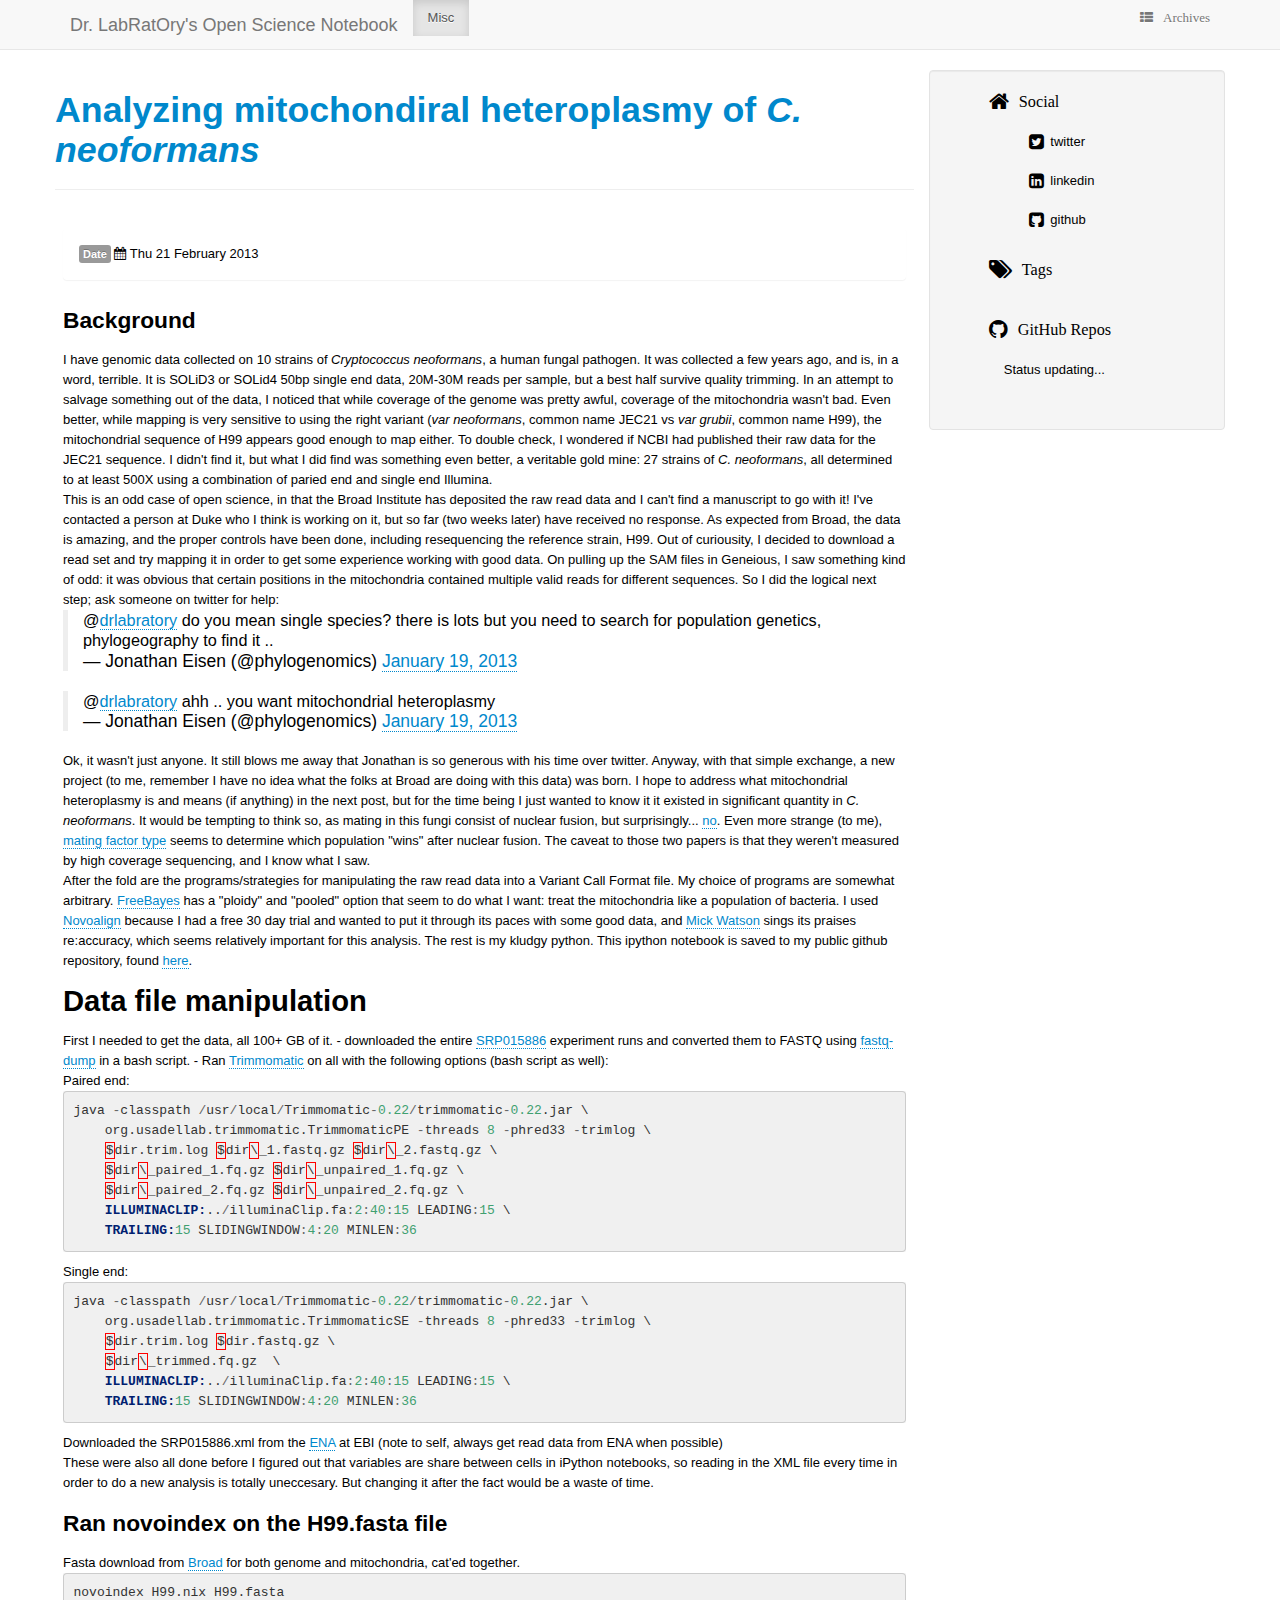
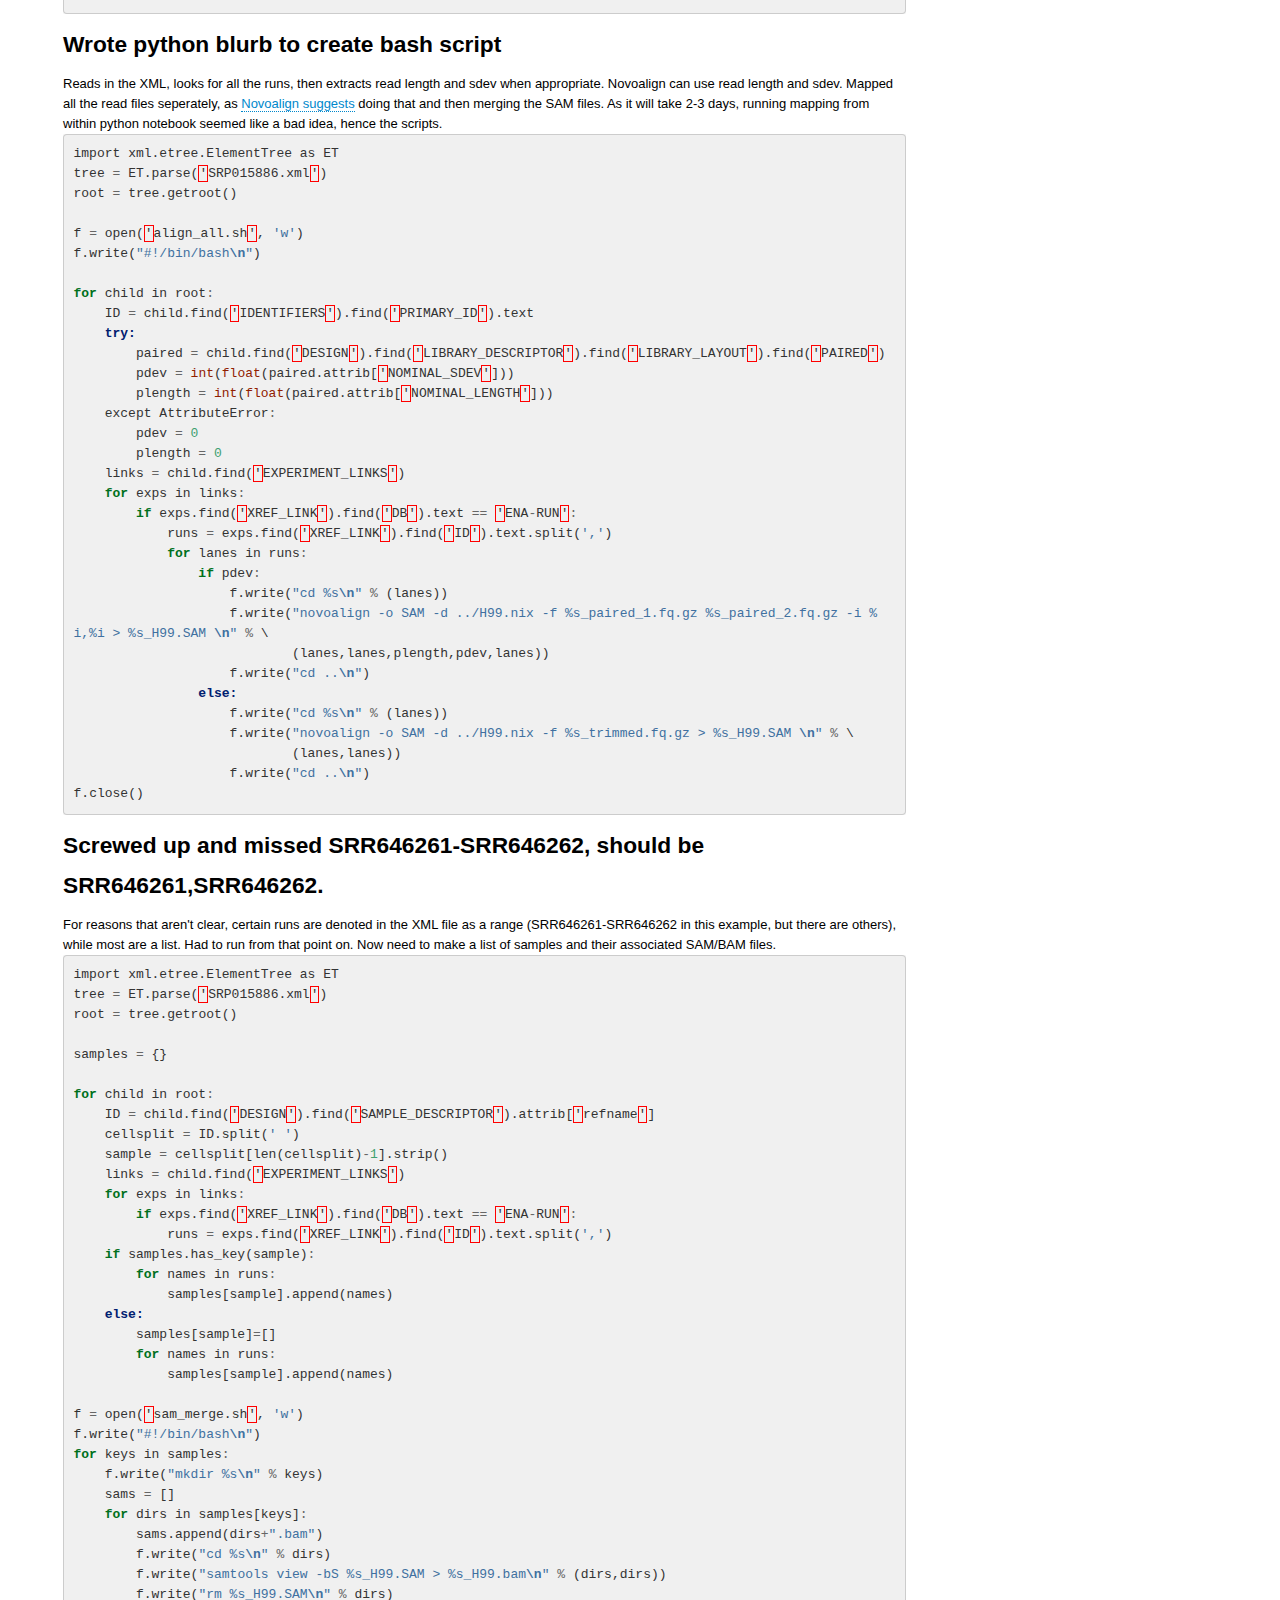
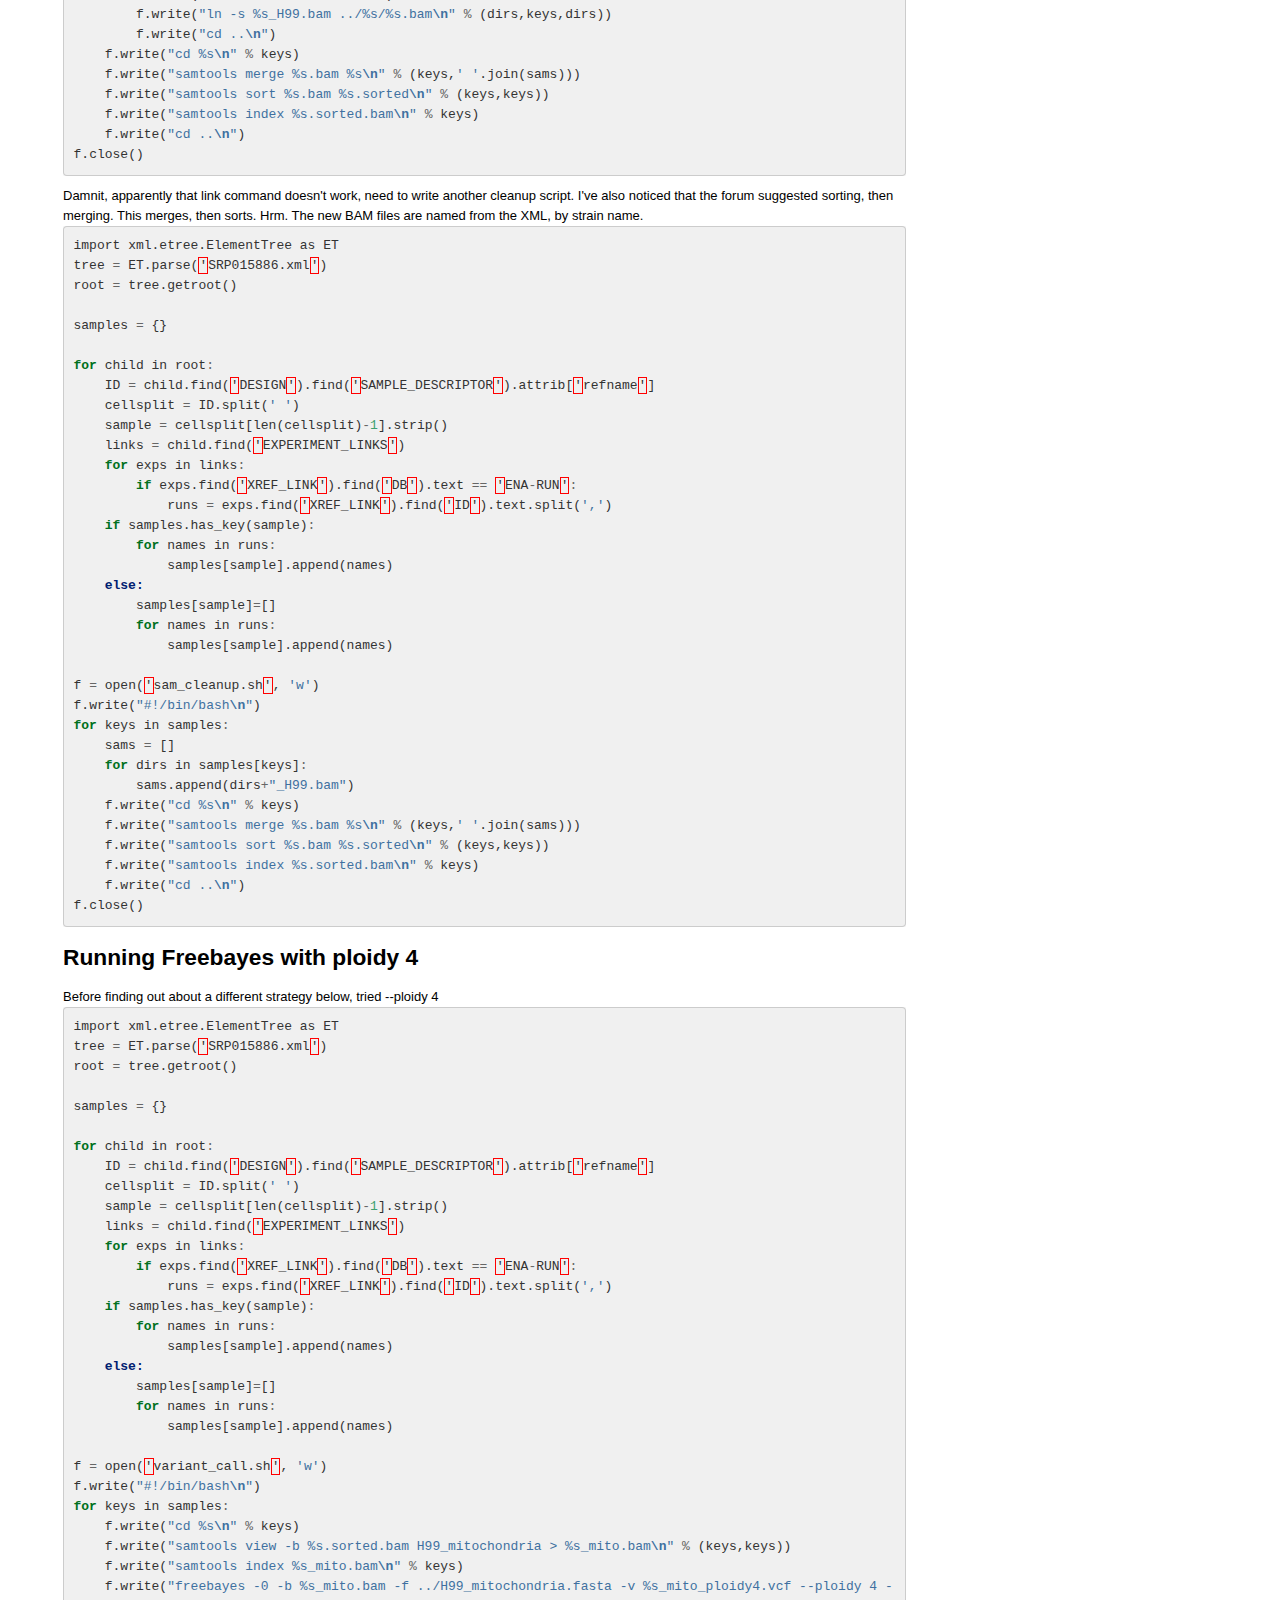
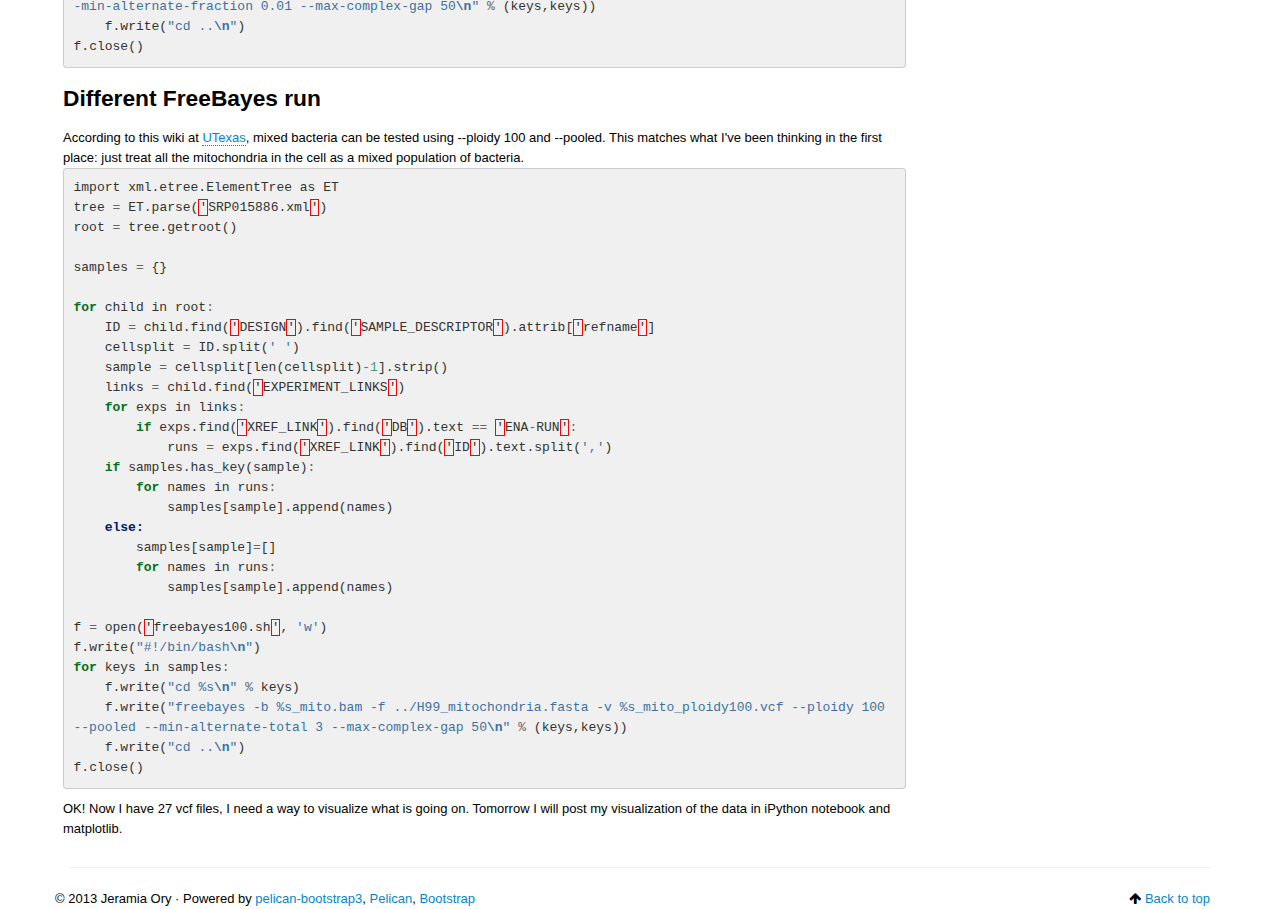
==== analyzing-mito-hetero-2.html @ f6f9535b "trying just in markdown" ====
<!DOCTYPE html>
<html xmlns="http://www.w3.org/1999/xhtml"
      xmlns:og="http://ogp.me/ns#"
      xmlns:fb="https://www.facebook.com/2008/fbml">
<head>
    <title>Analyzing mitochondiral heteroplasmy of C. neoformans - Dr. LabRatOry's Open Science Notebook</title>
    <!-- Using the latest rendering mode for IE -->
    <meta http-equiv="X-UA-Compatible" content="IE=edge">
    <meta charset="utf-8">
    <meta name="viewport" content="width=device-width, initial-scale=1.0">
    

    <!-- Open Graph tags -->
        <meta property="og:site_name" content="Dr. LabRatOry's Open Science Notebook" />
            <meta property="og:type" content="article"/>
            <meta property="og:title" content="Analyzing mitochondiral heteroplasmy of C. neoformans"/>
            <meta property="og:url" content="http://drlabratory.github.io/analyzing-mito-hetero-2.html"/>
            <meta property="og:description" content="Background I have genomic data collected on 10 strains of Cryptococcus neoformans, a human fungal pathogen. It was collected a few years ago, and is, in a word, terrible. It is SOLiD3 or SOLid4 50bp single end data, 20M-30M reads per sample, but a best half survive quality trimming. In an attempt to salvage something out of the data, I noticed that while coverage of the genome was pretty awful, coverage of the mitochondria wasn&#39;t bad. Even better, while mapping is very sensitive to using the right variant (var neoformans, common name JEC21 vs var grubii, common name H99 ..."/>
            <meta property="article:published_time" content="2013-02-21" />
                <meta property="article:section" content="misc" />
                <meta property="article:author" content="Jeramia Ory" />

    <!-- Bootstrap -->
        <link rel="stylesheet" href="http://drlabratory.github.io/theme/css/bootstrap.min.css" type="text/css"/>

    <link href="http://drlabratory.github.io/theme/css/font-awesome.min.css" rel="stylesheet">

    <link href="http://drlabratory.github.io/theme/css/pygments/friendly.css" rel="stylesheet">
    <link rel="stylesheet" href="http://drlabratory.github.io/theme/css/style.css" type="text/css"/>


</head>
<body>

<div class="navbar navbar-default navbar-fixed-top" role="navigation">
    <div class="container">
        <div class="navbar-header">
            <button type="button" class="navbar-toggle" data-toggle="collapse" data-target=".navbar-ex1-collapse">
                <span class="sr-only">Toggle navigation</span>
                <span class="icon-bar"></span>
                <span class="icon-bar"></span>
                <span class="icon-bar"></span>
            </button>
            <a href="http://drlabratory.github.io/" class="navbar-brand">
Dr. LabRatOry's Open Science Notebook            </a>
        </div>
        <div class="collapse navbar-collapse navbar-ex1-collapse">
            <ul class="nav navbar-nav">
                        <li class="active">
                            <a href="http://drlabratory.github.io/category/misc.html">Misc</a>
                        </li>
            </ul>
            <ul class="nav navbar-nav navbar-right">
                <li><a href="http://drlabratory.github.io/archives.html"><i class="fa fa-th-list"></i><span class="icon-label">Archives</span></a></li>
            </ul>
        </div>
        <!-- /.navbar-collapse -->
    </div>
</div> <!-- /.navbar -->

<div class="container">
    <div class="row">
        <div class="col-sm-9">

    <section id="content">
        <article>
            <header class="page-header">
                <h1>
                    <a href="http://drlabratory.github.io/analyzing-mito-hetero-2.html"
                       rel="bookmark"
                       title="Permalink to Analyzing mitochondiral heteroplasmy of C. neoformans">
                        Analyzing mitochondiral heteroplasmy of <i>C. neoformans</i>
                    </a>
                </h1>
            </header>
            <div class="entry-content">
                <div class="panel">
                    <div class="panel-body">
<footer class="post-info">
    <span class="label label-default">Date</span>
    <span class="published">
        <i class="fa fa-calendar"></i><time datetime="2013-02-21T16:00:00"> Thu 21 February 2013</time>
    </span>



    
</footer><!-- /.post-info -->                    </div>
                </div>
                <h3>Background</h3>
<p>I have genomic data collected on 10 strains of <em>Cryptococcus neoformans</em>, a
human fungal pathogen. It was collected a few years ago, and is, in a word,
terrible. It is SOLiD3 or SOLid4 50bp single end data, 20M-30M reads per sample,
but a best half survive quality trimming. In an attempt to salvage something out
of the data, I noticed that while coverage of the genome was pretty awful,
coverage of the mitochondria wasn't bad. Even better, while mapping is very
sensitive to using the right variant (<em>var neoformans</em>, common name JEC21 vs
<em>var grubii</em>, common name H99), the mitochondrial sequence of H99 appears good
enough to map either. To double check, I wondered if NCBI had published their
raw data for the JEC21 sequence. I didn't find it, but what I did find was
something even better, a veritable gold mine: 27 strains of <em>C. neoformans</em>, all
determined to at least 500X using a combination of paried end and single end
Illumina.</p>
<p>This is an odd case of open science, in that the Broad Institute has deposited
the raw read data and I can't find a manuscript to go with it! I've contacted a
person at Duke who I think is working on it, but so far (two weeks later) have
received no response. As expected from Broad, the data is amazing, and the
proper controls have been done, including resequencing the reference strain,
H99. Out of curiousity, I decided to download a read set and try mapping it in
order to get some experience working with good data.  On pulling up the SAM
files in Geneious, I saw something kind of odd: it was obvious that certain
positions in the mitochondria contained multiple valid reads for different
sequences.  So I did the logical next step; ask someone on twitter for help:</p>
<blockquote class="twitter-tweet"><p>@<a
href="https://twitter.com/drlabratory">drlabratory</a> do you mean single
species? there is lots but you need to search for population genetics,
phylogeography to find it ..</p>&mdash; Jonathan Eisen (@phylogenomics) <a
href="https://twitter.com/phylogenomics/status/292669195919958016">January 19,
2013</a></blockquote>

<blockquote class="twitter-tweet"><p>@<a
href="https://twitter.com/drlabratory">drlabratory</a> ahh .. you want
mitochondrial heteroplasmy</p>&mdash; Jonathan Eisen (@phylogenomics) <a
href="https://twitter.com/phylogenomics/status/292677187583234048">January 19,
2013</a></blockquote>

<script async src="//platform.twitter.com/widgets.js" charset="utf-8"></script>

<p>Ok, it wasn't just anyone. It still blows me away that Jonathan is so generous
with his time over twitter.  Anyway, with that simple exchange, a new project
(to me, remember I have no idea what the folks at Broad are doing with this
data) was born. I hope to address what mitochondrial heteroplasmy is and means
(if anything) in the next post, but for the time being I just wanted to know it
it existed in significant quantity in <em>C. neoformans</em>. It would be tempting to
think so, as mating in this fungi consist of nuclear fusion, but surprisingly...
<a href="http://www.ncbi.nlm.nih.gov/pubmed/10688697">no</a>. Even more strange (to me),
<a href="http://www.ncbi.nlm.nih.gov/pmc/articles/PMC3385124/">mating factor type</a> seems
to determine which population "wins" after nuclear fusion. The caveat to those
two papers is that they weren't measured by high coverage sequencing, and I know
what I saw.</p>
<p>After the fold are the programs/strategies for manipulating the raw read data
into a Variant Call Format file. My choice of programs are somewhat arbitrary.
<a href="https://github.com/ekg/freebayes">FreeBayes</a> has a "ploidy" and "pooled" option
that seem to do what I want: treat the mitochondria like a population of
bacteria. I used <a href="http://www.novocraft.com/main/index.php">Novoalign</a> because I
had a free 30 day trial and wanted to put it through its paces with some good
data, and <a href="https://twitter.com/BioMickWatson">Mick Watson</a> sings its praises
re:accuracy, which seems relatively important for this analysis. The rest is my
kludgy python. This ipython notebook is saved to my public github repository,
found <a href="https://github.com/drlabratory/Research_Git/tree/master/sequence_an
alysis">here</a>.</p>
<h2>Data file manipulation</h2>
<p>First I needed to get the data, all 100+ GB of it.
- downloaded the entire
<a href="http://www.ncbi.nlm.nih.gov/sra/?term=SRP015886">SRP015886</a> experiment runs and
converted them to FASTQ using <a href="http://www.ncbi.nlm.nih.gov/Traces/sra/?view=software">fastq-
dump</a> in a bash script.
- Ran <a href="http://www.usadellab.org/cms/index.php?page=trimmomatic">Trimmomatic</a> on
all with the following options (bash script as well):</p>
<p>Paired end:</p>
<div class="highlight"><pre><span class="n">java</span> <span class="o">-</span><span class="n">classpath</span> <span class="o">/</span><span class="n">usr</span><span class="o">/</span><span class="n">local</span><span class="o">/</span><span class="n">Trimmomatic</span><span class="o">-</span><span class="mf">0.22</span><span class="o">/</span><span class="n">trimmomatic</span><span class="o">-</span><span class="mf">0.22</span><span class="p">.</span><span class="n">jar</span> \
    <span class="n">org</span><span class="p">.</span><span class="n">usadellab</span><span class="p">.</span><span class="n">trimmomatic</span><span class="p">.</span><span class="n">TrimmomaticPE</span> <span class="o">-</span><span class="n">threads</span> <span class="mi">8</span> <span class="o">-</span><span class="n">phred33</span> <span class="o">-</span><span class="n">trimlog</span> \
    <span class="err">$</span><span class="n">dir</span><span class="p">.</span><span class="n">trim</span><span class="p">.</span><span class="n">log</span> <span class="err">$</span><span class="n">dir</span><span class="err">\</span><span class="n">_1</span><span class="p">.</span><span class="n">fastq</span><span class="p">.</span><span class="n">gz</span> <span class="err">$</span><span class="n">dir</span><span class="err">\</span><span class="n">_2</span><span class="p">.</span><span class="n">fastq</span><span class="p">.</span><span class="n">gz</span> \
    <span class="err">$</span><span class="n">dir</span><span class="err">\</span><span class="n">_paired_1</span><span class="p">.</span><span class="n">fq</span><span class="p">.</span><span class="n">gz</span> <span class="err">$</span><span class="n">dir</span><span class="err">\</span><span class="n">_unpaired_1</span><span class="p">.</span><span class="n">fq</span><span class="p">.</span><span class="n">gz</span> \
    <span class="err">$</span><span class="n">dir</span><span class="err">\</span><span class="n">_paired_2</span><span class="p">.</span><span class="n">fq</span><span class="p">.</span><span class="n">gz</span> <span class="err">$</span><span class="n">dir</span><span class="err">\</span><span class="n">_unpaired_2</span><span class="p">.</span><span class="n">fq</span><span class="p">.</span><span class="n">gz</span> \
    <span class="nl">ILLUMINACLIP:</span><span class="p">..</span><span class="o">/</span><span class="n">illuminaClip</span><span class="p">.</span><span class="n">fa</span><span class="o">:</span><span class="mi">2</span><span class="o">:</span><span class="mi">40</span><span class="o">:</span><span class="mi">15</span> <span class="n">LEADING</span><span class="o">:</span><span class="mi">15</span> \
    <span class="nl">TRAILING:</span><span class="mi">15</span> <span class="n">SLIDINGWINDOW</span><span class="o">:</span><span class="mi">4</span><span class="o">:</span><span class="mi">20</span> <span class="n">MINLEN</span><span class="o">:</span><span class="mi">36</span>
</pre></div>


<p>Single end:</p>
<div class="highlight"><pre><span class="n">java</span> <span class="o">-</span><span class="n">classpath</span> <span class="o">/</span><span class="n">usr</span><span class="o">/</span><span class="n">local</span><span class="o">/</span><span class="n">Trimmomatic</span><span class="o">-</span><span class="mf">0.22</span><span class="o">/</span><span class="n">trimmomatic</span><span class="o">-</span><span class="mf">0.22</span><span class="p">.</span><span class="n">jar</span> \
    <span class="n">org</span><span class="p">.</span><span class="n">usadellab</span><span class="p">.</span><span class="n">trimmomatic</span><span class="p">.</span><span class="n">TrimmomaticSE</span> <span class="o">-</span><span class="n">threads</span> <span class="mi">8</span> <span class="o">-</span><span class="n">phred33</span> <span class="o">-</span><span class="n">trimlog</span> \
    <span class="err">$</span><span class="n">dir</span><span class="p">.</span><span class="n">trim</span><span class="p">.</span><span class="n">log</span> <span class="err">$</span><span class="n">dir</span><span class="p">.</span><span class="n">fastq</span><span class="p">.</span><span class="n">gz</span> \
    <span class="err">$</span><span class="n">dir</span><span class="err">\</span><span class="n">_trimmed</span><span class="p">.</span><span class="n">fq</span><span class="p">.</span><span class="n">gz</span>  \
    <span class="nl">ILLUMINACLIP:</span><span class="p">..</span><span class="o">/</span><span class="n">illuminaClip</span><span class="p">.</span><span class="n">fa</span><span class="o">:</span><span class="mi">2</span><span class="o">:</span><span class="mi">40</span><span class="o">:</span><span class="mi">15</span> <span class="n">LEADING</span><span class="o">:</span><span class="mi">15</span> \
    <span class="nl">TRAILING:</span><span class="mi">15</span> <span class="n">SLIDINGWINDOW</span><span class="o">:</span><span class="mi">4</span><span class="o">:</span><span class="mi">20</span> <span class="n">MINLEN</span><span class="o">:</span><span class="mi">36</span>
</pre></div>


<p>Downloaded the SRP015886.xml from the
<a href="http://www.ebi.ac.uk/ena/data/view/SRP015886">ENA</a> at EBI (note to self, always
get read data from ENA when possible)</p>
<p>These were also all done before I figured out that variables are share between
cells in iPython notebooks, so reading in the XML file every time in order to do
a new analysis is totally uneccesary. But changing it after the fact would be a
waste of time.</p>
<h3>Ran novoindex on the H99.fasta file</h3>
<p>Fasta download from <a href="http://www.broadinstitute.org/annotation/genome/cryp
tococcus_neoformans/MultiHome.html">Broad</a> for both genome and mitochondria, cat'ed
together.</p>
<div class="highlight"><pre><span class="n">novoindex</span> <span class="n">H99</span><span class="p">.</span><span class="n">nix</span> <span class="n">H99</span><span class="p">.</span><span class="n">fasta</span>
</pre></div>


<h3>Wrote python blurb to create bash script</h3>
<p>Reads in the XML, looks for all the runs, then extracts read length and sdev
when appropriate. Novoalign can use read length and sdev. Mapped all the read
files seperately, as <a href="http://www.novocraft.com/wiki/tiki-
view_forum_thread.php?topics_offset=1&amp;forumId=1&amp;comments_parentId=535">Novoalign suggests</a> doing
that and then merging the SAM files.
As it will take 2-3 days, running mapping from within python notebook seemed
like a bad idea, hence the scripts.</p>
<div class="highlight"><pre><span class="n">import</span> <span class="n">xml</span><span class="p">.</span><span class="n">etree</span><span class="p">.</span><span class="n">ElementTree</span> <span class="n">as</span> <span class="n">ET</span>
<span class="n">tree</span> <span class="o">=</span> <span class="n">ET</span><span class="p">.</span><span class="n">parse</span><span class="p">(</span><span class="err">&#39;</span><span class="n">SRP015886</span><span class="p">.</span><span class="n">xml</span><span class="err">&#39;</span><span class="p">)</span>
<span class="n">root</span> <span class="o">=</span> <span class="n">tree</span><span class="p">.</span><span class="n">getroot</span><span class="p">()</span>

<span class="n">f</span> <span class="o">=</span> <span class="n">open</span><span class="p">(</span><span class="err">&#39;</span><span class="n">align_all</span><span class="p">.</span><span class="n">sh</span><span class="err">&#39;</span><span class="p">,</span> <span class="sc">&#39;w&#39;</span><span class="p">)</span>
<span class="n">f</span><span class="p">.</span><span class="n">write</span><span class="p">(</span><span class="s">&quot;#!/bin/bash</span><span class="se">\n</span><span class="s">&quot;</span><span class="p">)</span>

<span class="k">for</span> <span class="n">child</span> <span class="n">in</span> <span class="n">root</span><span class="o">:</span>
    <span class="n">ID</span> <span class="o">=</span> <span class="n">child</span><span class="p">.</span><span class="n">find</span><span class="p">(</span><span class="err">&#39;</span><span class="n">IDENTIFIERS</span><span class="err">&#39;</span><span class="p">).</span><span class="n">find</span><span class="p">(</span><span class="err">&#39;</span><span class="n">PRIMARY_ID</span><span class="err">&#39;</span><span class="p">).</span><span class="n">text</span>
    <span class="nl">try:</span>
        <span class="n">paired</span> <span class="o">=</span> <span class="n">child</span><span class="p">.</span><span class="n">find</span><span class="p">(</span><span class="err">&#39;</span><span class="n">DESIGN</span><span class="err">&#39;</span><span class="p">).</span><span class="n">find</span><span class="p">(</span><span class="err">&#39;</span><span class="n">LIBRARY_DESCRIPTOR</span><span class="err">&#39;</span><span class="p">).</span><span class="n">find</span><span class="p">(</span><span class="err">&#39;</span><span class="n">LIBRARY_LAYOUT</span><span class="err">&#39;</span><span class="p">).</span><span class="n">find</span><span class="p">(</span><span class="err">&#39;</span><span class="n">PAIRED</span><span class="err">&#39;</span><span class="p">)</span>
        <span class="n">pdev</span> <span class="o">=</span> <span class="kt">int</span><span class="p">(</span><span class="kt">float</span><span class="p">(</span><span class="n">paired</span><span class="p">.</span><span class="n">attrib</span><span class="p">[</span><span class="err">&#39;</span><span class="n">NOMINAL_SDEV</span><span class="err">&#39;</span><span class="p">]))</span>
        <span class="n">plength</span> <span class="o">=</span> <span class="kt">int</span><span class="p">(</span><span class="kt">float</span><span class="p">(</span><span class="n">paired</span><span class="p">.</span><span class="n">attrib</span><span class="p">[</span><span class="err">&#39;</span><span class="n">NOMINAL_LENGTH</span><span class="err">&#39;</span><span class="p">]))</span>
    <span class="n">except</span> <span class="n">AttributeError</span><span class="o">:</span>
        <span class="n">pdev</span> <span class="o">=</span> <span class="mi">0</span>
        <span class="n">plength</span> <span class="o">=</span> <span class="mi">0</span>
    <span class="n">links</span> <span class="o">=</span> <span class="n">child</span><span class="p">.</span><span class="n">find</span><span class="p">(</span><span class="err">&#39;</span><span class="n">EXPERIMENT_LINKS</span><span class="err">&#39;</span><span class="p">)</span>
    <span class="k">for</span> <span class="n">exps</span> <span class="n">in</span> <span class="n">links</span><span class="o">:</span>
        <span class="k">if</span> <span class="n">exps</span><span class="p">.</span><span class="n">find</span><span class="p">(</span><span class="err">&#39;</span><span class="n">XREF_LINK</span><span class="err">&#39;</span><span class="p">).</span><span class="n">find</span><span class="p">(</span><span class="err">&#39;</span><span class="n">DB</span><span class="err">&#39;</span><span class="p">).</span><span class="n">text</span> <span class="o">==</span> <span class="err">&#39;</span><span class="n">ENA</span><span class="o">-</span><span class="n">RUN</span><span class="err">&#39;</span><span class="o">:</span>
            <span class="n">runs</span> <span class="o">=</span> <span class="n">exps</span><span class="p">.</span><span class="n">find</span><span class="p">(</span><span class="err">&#39;</span><span class="n">XREF_LINK</span><span class="err">&#39;</span><span class="p">).</span><span class="n">find</span><span class="p">(</span><span class="err">&#39;</span><span class="n">ID</span><span class="err">&#39;</span><span class="p">).</span><span class="n">text</span><span class="p">.</span><span class="n">split</span><span class="p">(</span><span class="sc">&#39;,&#39;</span><span class="p">)</span>
            <span class="k">for</span> <span class="n">lanes</span> <span class="n">in</span> <span class="n">runs</span><span class="o">:</span>
                <span class="k">if</span> <span class="n">pdev</span><span class="o">:</span>
                    <span class="n">f</span><span class="p">.</span><span class="n">write</span><span class="p">(</span><span class="s">&quot;cd %s</span><span class="se">\n</span><span class="s">&quot;</span> <span class="o">%</span> <span class="p">(</span><span class="n">lanes</span><span class="p">))</span>
                    <span class="n">f</span><span class="p">.</span><span class="n">write</span><span class="p">(</span><span class="s">&quot;novoalign -o SAM -d ../H99.nix -f %s_paired_1.fq.gz %s_paired_2.fq.gz -i %i,%i &gt; %s_H99.SAM </span><span class="se">\n</span><span class="s">&quot;</span> <span class="o">%</span> \
                            <span class="p">(</span><span class="n">lanes</span><span class="p">,</span><span class="n">lanes</span><span class="p">,</span><span class="n">plength</span><span class="p">,</span><span class="n">pdev</span><span class="p">,</span><span class="n">lanes</span><span class="p">))</span>
                    <span class="n">f</span><span class="p">.</span><span class="n">write</span><span class="p">(</span><span class="s">&quot;cd ..</span><span class="se">\n</span><span class="s">&quot;</span><span class="p">)</span>
                <span class="nl">else:</span>
                    <span class="n">f</span><span class="p">.</span><span class="n">write</span><span class="p">(</span><span class="s">&quot;cd %s</span><span class="se">\n</span><span class="s">&quot;</span> <span class="o">%</span> <span class="p">(</span><span class="n">lanes</span><span class="p">))</span>
                    <span class="n">f</span><span class="p">.</span><span class="n">write</span><span class="p">(</span><span class="s">&quot;novoalign -o SAM -d ../H99.nix -f %s_trimmed.fq.gz &gt; %s_H99.SAM </span><span class="se">\n</span><span class="s">&quot;</span> <span class="o">%</span> \
                            <span class="p">(</span><span class="n">lanes</span><span class="p">,</span><span class="n">lanes</span><span class="p">))</span>
                    <span class="n">f</span><span class="p">.</span><span class="n">write</span><span class="p">(</span><span class="s">&quot;cd ..</span><span class="se">\n</span><span class="s">&quot;</span><span class="p">)</span>
<span class="n">f</span><span class="p">.</span><span class="n">close</span><span class="p">()</span>
</pre></div>


<h3>Screwed up and missed SRR646261-SRR646262, should be SRR646261,SRR646262.</h3>
<p>For reasons that aren't clear, certain runs are denoted in the XML file as a
range (SRR646261-SRR646262 in this example, but there are others), while most
are a list.
Had to run from that point on.  Now need to make a list of samples and their
associated SAM/BAM files.</p>
<div class="highlight"><pre><span class="n">import</span> <span class="n">xml</span><span class="p">.</span><span class="n">etree</span><span class="p">.</span><span class="n">ElementTree</span> <span class="n">as</span> <span class="n">ET</span>
<span class="n">tree</span> <span class="o">=</span> <span class="n">ET</span><span class="p">.</span><span class="n">parse</span><span class="p">(</span><span class="err">&#39;</span><span class="n">SRP015886</span><span class="p">.</span><span class="n">xml</span><span class="err">&#39;</span><span class="p">)</span>
<span class="n">root</span> <span class="o">=</span> <span class="n">tree</span><span class="p">.</span><span class="n">getroot</span><span class="p">()</span>

<span class="n">samples</span> <span class="o">=</span> <span class="p">{}</span>

<span class="k">for</span> <span class="n">child</span> <span class="n">in</span> <span class="n">root</span><span class="o">:</span>
    <span class="n">ID</span> <span class="o">=</span> <span class="n">child</span><span class="p">.</span><span class="n">find</span><span class="p">(</span><span class="err">&#39;</span><span class="n">DESIGN</span><span class="err">&#39;</span><span class="p">).</span><span class="n">find</span><span class="p">(</span><span class="err">&#39;</span><span class="n">SAMPLE_DESCRIPTOR</span><span class="err">&#39;</span><span class="p">).</span><span class="n">attrib</span><span class="p">[</span><span class="err">&#39;</span><span class="n">refname</span><span class="err">&#39;</span><span class="p">]</span>
    <span class="n">cellsplit</span> <span class="o">=</span> <span class="n">ID</span><span class="p">.</span><span class="n">split</span><span class="p">(</span><span class="sc">&#39; &#39;</span><span class="p">)</span>
    <span class="n">sample</span> <span class="o">=</span> <span class="n">cellsplit</span><span class="p">[</span><span class="n">len</span><span class="p">(</span><span class="n">cellsplit</span><span class="p">)</span><span class="o">-</span><span class="mi">1</span><span class="p">].</span><span class="n">strip</span><span class="p">()</span>
    <span class="n">links</span> <span class="o">=</span> <span class="n">child</span><span class="p">.</span><span class="n">find</span><span class="p">(</span><span class="err">&#39;</span><span class="n">EXPERIMENT_LINKS</span><span class="err">&#39;</span><span class="p">)</span>
    <span class="k">for</span> <span class="n">exps</span> <span class="n">in</span> <span class="n">links</span><span class="o">:</span>
        <span class="k">if</span> <span class="n">exps</span><span class="p">.</span><span class="n">find</span><span class="p">(</span><span class="err">&#39;</span><span class="n">XREF_LINK</span><span class="err">&#39;</span><span class="p">).</span><span class="n">find</span><span class="p">(</span><span class="err">&#39;</span><span class="n">DB</span><span class="err">&#39;</span><span class="p">).</span><span class="n">text</span> <span class="o">==</span> <span class="err">&#39;</span><span class="n">ENA</span><span class="o">-</span><span class="n">RUN</span><span class="err">&#39;</span><span class="o">:</span>
            <span class="n">runs</span> <span class="o">=</span> <span class="n">exps</span><span class="p">.</span><span class="n">find</span><span class="p">(</span><span class="err">&#39;</span><span class="n">XREF_LINK</span><span class="err">&#39;</span><span class="p">).</span><span class="n">find</span><span class="p">(</span><span class="err">&#39;</span><span class="n">ID</span><span class="err">&#39;</span><span class="p">).</span><span class="n">text</span><span class="p">.</span><span class="n">split</span><span class="p">(</span><span class="sc">&#39;,&#39;</span><span class="p">)</span>
    <span class="k">if</span> <span class="n">samples</span><span class="p">.</span><span class="n">has_key</span><span class="p">(</span><span class="n">sample</span><span class="p">)</span><span class="o">:</span>
        <span class="k">for</span> <span class="n">names</span> <span class="n">in</span> <span class="n">runs</span><span class="o">:</span>
            <span class="n">samples</span><span class="p">[</span><span class="n">sample</span><span class="p">].</span><span class="n">append</span><span class="p">(</span><span class="n">names</span><span class="p">)</span>
    <span class="nl">else:</span>
        <span class="n">samples</span><span class="p">[</span><span class="n">sample</span><span class="p">]</span><span class="o">=</span><span class="p">[]</span>
        <span class="k">for</span> <span class="n">names</span> <span class="n">in</span> <span class="n">runs</span><span class="o">:</span>
            <span class="n">samples</span><span class="p">[</span><span class="n">sample</span><span class="p">].</span><span class="n">append</span><span class="p">(</span><span class="n">names</span><span class="p">)</span>

<span class="n">f</span> <span class="o">=</span> <span class="n">open</span><span class="p">(</span><span class="err">&#39;</span><span class="n">sam_merge</span><span class="p">.</span><span class="n">sh</span><span class="err">&#39;</span><span class="p">,</span> <span class="sc">&#39;w&#39;</span><span class="p">)</span>
<span class="n">f</span><span class="p">.</span><span class="n">write</span><span class="p">(</span><span class="s">&quot;#!/bin/bash</span><span class="se">\n</span><span class="s">&quot;</span><span class="p">)</span>
<span class="k">for</span> <span class="n">keys</span> <span class="n">in</span> <span class="n">samples</span><span class="o">:</span>
    <span class="n">f</span><span class="p">.</span><span class="n">write</span><span class="p">(</span><span class="s">&quot;mkdir %s</span><span class="se">\n</span><span class="s">&quot;</span> <span class="o">%</span> <span class="n">keys</span><span class="p">)</span>
    <span class="n">sams</span> <span class="o">=</span> <span class="p">[]</span>
    <span class="k">for</span> <span class="n">dirs</span> <span class="n">in</span> <span class="n">samples</span><span class="p">[</span><span class="n">keys</span><span class="p">]</span><span class="o">:</span>
        <span class="n">sams</span><span class="p">.</span><span class="n">append</span><span class="p">(</span><span class="n">dirs</span><span class="o">+</span><span class="s">&quot;.bam&quot;</span><span class="p">)</span>
        <span class="n">f</span><span class="p">.</span><span class="n">write</span><span class="p">(</span><span class="s">&quot;cd %s</span><span class="se">\n</span><span class="s">&quot;</span> <span class="o">%</span> <span class="n">dirs</span><span class="p">)</span>
        <span class="n">f</span><span class="p">.</span><span class="n">write</span><span class="p">(</span><span class="s">&quot;samtools view -bS %s_H99.SAM &gt; %s_H99.bam</span><span class="se">\n</span><span class="s">&quot;</span> <span class="o">%</span> <span class="p">(</span><span class="n">dirs</span><span class="p">,</span><span class="n">dirs</span><span class="p">))</span>
        <span class="n">f</span><span class="p">.</span><span class="n">write</span><span class="p">(</span><span class="s">&quot;rm %s_H99.SAM</span><span class="se">\n</span><span class="s">&quot;</span> <span class="o">%</span> <span class="n">dirs</span><span class="p">)</span>
        <span class="n">f</span><span class="p">.</span><span class="n">write</span><span class="p">(</span><span class="s">&quot;ln -s %s_H99.bam ../%s/%s.bam</span><span class="se">\n</span><span class="s">&quot;</span> <span class="o">%</span> <span class="p">(</span><span class="n">dirs</span><span class="p">,</span><span class="n">keys</span><span class="p">,</span><span class="n">dirs</span><span class="p">))</span>
        <span class="n">f</span><span class="p">.</span><span class="n">write</span><span class="p">(</span><span class="s">&quot;cd ..</span><span class="se">\n</span><span class="s">&quot;</span><span class="p">)</span>
    <span class="n">f</span><span class="p">.</span><span class="n">write</span><span class="p">(</span><span class="s">&quot;cd %s</span><span class="se">\n</span><span class="s">&quot;</span> <span class="o">%</span> <span class="n">keys</span><span class="p">)</span>
    <span class="n">f</span><span class="p">.</span><span class="n">write</span><span class="p">(</span><span class="s">&quot;samtools merge %s.bam %s</span><span class="se">\n</span><span class="s">&quot;</span> <span class="o">%</span> <span class="p">(</span><span class="n">keys</span><span class="p">,</span><span class="sc">&#39; &#39;</span><span class="p">.</span><span class="n">join</span><span class="p">(</span><span class="n">sams</span><span class="p">)))</span>
    <span class="n">f</span><span class="p">.</span><span class="n">write</span><span class="p">(</span><span class="s">&quot;samtools sort %s.bam %s.sorted</span><span class="se">\n</span><span class="s">&quot;</span> <span class="o">%</span> <span class="p">(</span><span class="n">keys</span><span class="p">,</span><span class="n">keys</span><span class="p">))</span>
    <span class="n">f</span><span class="p">.</span><span class="n">write</span><span class="p">(</span><span class="s">&quot;samtools index %s.sorted.bam</span><span class="se">\n</span><span class="s">&quot;</span> <span class="o">%</span> <span class="n">keys</span><span class="p">)</span>
    <span class="n">f</span><span class="p">.</span><span class="n">write</span><span class="p">(</span><span class="s">&quot;cd ..</span><span class="se">\n</span><span class="s">&quot;</span><span class="p">)</span>
<span class="n">f</span><span class="p">.</span><span class="n">close</span><span class="p">()</span>
</pre></div>


<p>Damnit, apparently that link command doesn't work, need to write another cleanup
script.
I've also noticed that the forum suggested sorting, then merging. This merges,
then sorts. Hrm.
The new BAM files are named from the XML, by strain name.</p>
<div class="highlight"><pre><span class="n">import</span> <span class="n">xml</span><span class="p">.</span><span class="n">etree</span><span class="p">.</span><span class="n">ElementTree</span> <span class="n">as</span> <span class="n">ET</span>
<span class="n">tree</span> <span class="o">=</span> <span class="n">ET</span><span class="p">.</span><span class="n">parse</span><span class="p">(</span><span class="err">&#39;</span><span class="n">SRP015886</span><span class="p">.</span><span class="n">xml</span><span class="err">&#39;</span><span class="p">)</span>
<span class="n">root</span> <span class="o">=</span> <span class="n">tree</span><span class="p">.</span><span class="n">getroot</span><span class="p">()</span>

<span class="n">samples</span> <span class="o">=</span> <span class="p">{}</span>

<span class="k">for</span> <span class="n">child</span> <span class="n">in</span> <span class="n">root</span><span class="o">:</span>
    <span class="n">ID</span> <span class="o">=</span> <span class="n">child</span><span class="p">.</span><span class="n">find</span><span class="p">(</span><span class="err">&#39;</span><span class="n">DESIGN</span><span class="err">&#39;</span><span class="p">).</span><span class="n">find</span><span class="p">(</span><span class="err">&#39;</span><span class="n">SAMPLE_DESCRIPTOR</span><span class="err">&#39;</span><span class="p">).</span><span class="n">attrib</span><span class="p">[</span><span class="err">&#39;</span><span class="n">refname</span><span class="err">&#39;</span><span class="p">]</span>
    <span class="n">cellsplit</span> <span class="o">=</span> <span class="n">ID</span><span class="p">.</span><span class="n">split</span><span class="p">(</span><span class="sc">&#39; &#39;</span><span class="p">)</span>
    <span class="n">sample</span> <span class="o">=</span> <span class="n">cellsplit</span><span class="p">[</span><span class="n">len</span><span class="p">(</span><span class="n">cellsplit</span><span class="p">)</span><span class="o">-</span><span class="mi">1</span><span class="p">].</span><span class="n">strip</span><span class="p">()</span>
    <span class="n">links</span> <span class="o">=</span> <span class="n">child</span><span class="p">.</span><span class="n">find</span><span class="p">(</span><span class="err">&#39;</span><span class="n">EXPERIMENT_LINKS</span><span class="err">&#39;</span><span class="p">)</span>
    <span class="k">for</span> <span class="n">exps</span> <span class="n">in</span> <span class="n">links</span><span class="o">:</span>
        <span class="k">if</span> <span class="n">exps</span><span class="p">.</span><span class="n">find</span><span class="p">(</span><span class="err">&#39;</span><span class="n">XREF_LINK</span><span class="err">&#39;</span><span class="p">).</span><span class="n">find</span><span class="p">(</span><span class="err">&#39;</span><span class="n">DB</span><span class="err">&#39;</span><span class="p">).</span><span class="n">text</span> <span class="o">==</span> <span class="err">&#39;</span><span class="n">ENA</span><span class="o">-</span><span class="n">RUN</span><span class="err">&#39;</span><span class="o">:</span>
            <span class="n">runs</span> <span class="o">=</span> <span class="n">exps</span><span class="p">.</span><span class="n">find</span><span class="p">(</span><span class="err">&#39;</span><span class="n">XREF_LINK</span><span class="err">&#39;</span><span class="p">).</span><span class="n">find</span><span class="p">(</span><span class="err">&#39;</span><span class="n">ID</span><span class="err">&#39;</span><span class="p">).</span><span class="n">text</span><span class="p">.</span><span class="n">split</span><span class="p">(</span><span class="sc">&#39;,&#39;</span><span class="p">)</span>
    <span class="k">if</span> <span class="n">samples</span><span class="p">.</span><span class="n">has_key</span><span class="p">(</span><span class="n">sample</span><span class="p">)</span><span class="o">:</span>
        <span class="k">for</span> <span class="n">names</span> <span class="n">in</span> <span class="n">runs</span><span class="o">:</span>
            <span class="n">samples</span><span class="p">[</span><span class="n">sample</span><span class="p">].</span><span class="n">append</span><span class="p">(</span><span class="n">names</span><span class="p">)</span>
    <span class="nl">else:</span>
        <span class="n">samples</span><span class="p">[</span><span class="n">sample</span><span class="p">]</span><span class="o">=</span><span class="p">[]</span>
        <span class="k">for</span> <span class="n">names</span> <span class="n">in</span> <span class="n">runs</span><span class="o">:</span>
            <span class="n">samples</span><span class="p">[</span><span class="n">sample</span><span class="p">].</span><span class="n">append</span><span class="p">(</span><span class="n">names</span><span class="p">)</span>

<span class="n">f</span> <span class="o">=</span> <span class="n">open</span><span class="p">(</span><span class="err">&#39;</span><span class="n">sam_cleanup</span><span class="p">.</span><span class="n">sh</span><span class="err">&#39;</span><span class="p">,</span> <span class="sc">&#39;w&#39;</span><span class="p">)</span>
<span class="n">f</span><span class="p">.</span><span class="n">write</span><span class="p">(</span><span class="s">&quot;#!/bin/bash</span><span class="se">\n</span><span class="s">&quot;</span><span class="p">)</span>
<span class="k">for</span> <span class="n">keys</span> <span class="n">in</span> <span class="n">samples</span><span class="o">:</span>
    <span class="n">sams</span> <span class="o">=</span> <span class="p">[]</span>
    <span class="k">for</span> <span class="n">dirs</span> <span class="n">in</span> <span class="n">samples</span><span class="p">[</span><span class="n">keys</span><span class="p">]</span><span class="o">:</span>
        <span class="n">sams</span><span class="p">.</span><span class="n">append</span><span class="p">(</span><span class="n">dirs</span><span class="o">+</span><span class="s">&quot;_H99.bam&quot;</span><span class="p">)</span>
    <span class="n">f</span><span class="p">.</span><span class="n">write</span><span class="p">(</span><span class="s">&quot;cd %s</span><span class="se">\n</span><span class="s">&quot;</span> <span class="o">%</span> <span class="n">keys</span><span class="p">)</span>
    <span class="n">f</span><span class="p">.</span><span class="n">write</span><span class="p">(</span><span class="s">&quot;samtools merge %s.bam %s</span><span class="se">\n</span><span class="s">&quot;</span> <span class="o">%</span> <span class="p">(</span><span class="n">keys</span><span class="p">,</span><span class="sc">&#39; &#39;</span><span class="p">.</span><span class="n">join</span><span class="p">(</span><span class="n">sams</span><span class="p">)))</span>
    <span class="n">f</span><span class="p">.</span><span class="n">write</span><span class="p">(</span><span class="s">&quot;samtools sort %s.bam %s.sorted</span><span class="se">\n</span><span class="s">&quot;</span> <span class="o">%</span> <span class="p">(</span><span class="n">keys</span><span class="p">,</span><span class="n">keys</span><span class="p">))</span>
    <span class="n">f</span><span class="p">.</span><span class="n">write</span><span class="p">(</span><span class="s">&quot;samtools index %s.sorted.bam</span><span class="se">\n</span><span class="s">&quot;</span> <span class="o">%</span> <span class="n">keys</span><span class="p">)</span>
    <span class="n">f</span><span class="p">.</span><span class="n">write</span><span class="p">(</span><span class="s">&quot;cd ..</span><span class="se">\n</span><span class="s">&quot;</span><span class="p">)</span>
<span class="n">f</span><span class="p">.</span><span class="n">close</span><span class="p">()</span>
</pre></div>


<h3>Running Freebayes with ploidy 4</h3>
<p>Before finding out about a different strategy below, tried --ploidy 4</p>
<div class="highlight"><pre><span class="n">import</span> <span class="n">xml</span><span class="p">.</span><span class="n">etree</span><span class="p">.</span><span class="n">ElementTree</span> <span class="n">as</span> <span class="n">ET</span>
<span class="n">tree</span> <span class="o">=</span> <span class="n">ET</span><span class="p">.</span><span class="n">parse</span><span class="p">(</span><span class="err">&#39;</span><span class="n">SRP015886</span><span class="p">.</span><span class="n">xml</span><span class="err">&#39;</span><span class="p">)</span>
<span class="n">root</span> <span class="o">=</span> <span class="n">tree</span><span class="p">.</span><span class="n">getroot</span><span class="p">()</span>

<span class="n">samples</span> <span class="o">=</span> <span class="p">{}</span>

<span class="k">for</span> <span class="n">child</span> <span class="n">in</span> <span class="n">root</span><span class="o">:</span>
    <span class="n">ID</span> <span class="o">=</span> <span class="n">child</span><span class="p">.</span><span class="n">find</span><span class="p">(</span><span class="err">&#39;</span><span class="n">DESIGN</span><span class="err">&#39;</span><span class="p">).</span><span class="n">find</span><span class="p">(</span><span class="err">&#39;</span><span class="n">SAMPLE_DESCRIPTOR</span><span class="err">&#39;</span><span class="p">).</span><span class="n">attrib</span><span class="p">[</span><span class="err">&#39;</span><span class="n">refname</span><span class="err">&#39;</span><span class="p">]</span>
    <span class="n">cellsplit</span> <span class="o">=</span> <span class="n">ID</span><span class="p">.</span><span class="n">split</span><span class="p">(</span><span class="sc">&#39; &#39;</span><span class="p">)</span>
    <span class="n">sample</span> <span class="o">=</span> <span class="n">cellsplit</span><span class="p">[</span><span class="n">len</span><span class="p">(</span><span class="n">cellsplit</span><span class="p">)</span><span class="o">-</span><span class="mi">1</span><span class="p">].</span><span class="n">strip</span><span class="p">()</span>
    <span class="n">links</span> <span class="o">=</span> <span class="n">child</span><span class="p">.</span><span class="n">find</span><span class="p">(</span><span class="err">&#39;</span><span class="n">EXPERIMENT_LINKS</span><span class="err">&#39;</span><span class="p">)</span>
    <span class="k">for</span> <span class="n">exps</span> <span class="n">in</span> <span class="n">links</span><span class="o">:</span>
        <span class="k">if</span> <span class="n">exps</span><span class="p">.</span><span class="n">find</span><span class="p">(</span><span class="err">&#39;</span><span class="n">XREF_LINK</span><span class="err">&#39;</span><span class="p">).</span><span class="n">find</span><span class="p">(</span><span class="err">&#39;</span><span class="n">DB</span><span class="err">&#39;</span><span class="p">).</span><span class="n">text</span> <span class="o">==</span> <span class="err">&#39;</span><span class="n">ENA</span><span class="o">-</span><span class="n">RUN</span><span class="err">&#39;</span><span class="o">:</span>
            <span class="n">runs</span> <span class="o">=</span> <span class="n">exps</span><span class="p">.</span><span class="n">find</span><span class="p">(</span><span class="err">&#39;</span><span class="n">XREF_LINK</span><span class="err">&#39;</span><span class="p">).</span><span class="n">find</span><span class="p">(</span><span class="err">&#39;</span><span class="n">ID</span><span class="err">&#39;</span><span class="p">).</span><span class="n">text</span><span class="p">.</span><span class="n">split</span><span class="p">(</span><span class="sc">&#39;,&#39;</span><span class="p">)</span>
    <span class="k">if</span> <span class="n">samples</span><span class="p">.</span><span class="n">has_key</span><span class="p">(</span><span class="n">sample</span><span class="p">)</span><span class="o">:</span>
        <span class="k">for</span> <span class="n">names</span> <span class="n">in</span> <span class="n">runs</span><span class="o">:</span>
            <span class="n">samples</span><span class="p">[</span><span class="n">sample</span><span class="p">].</span><span class="n">append</span><span class="p">(</span><span class="n">names</span><span class="p">)</span>
    <span class="nl">else:</span>
        <span class="n">samples</span><span class="p">[</span><span class="n">sample</span><span class="p">]</span><span class="o">=</span><span class="p">[]</span>
        <span class="k">for</span> <span class="n">names</span> <span class="n">in</span> <span class="n">runs</span><span class="o">:</span>
            <span class="n">samples</span><span class="p">[</span><span class="n">sample</span><span class="p">].</span><span class="n">append</span><span class="p">(</span><span class="n">names</span><span class="p">)</span>

<span class="n">f</span> <span class="o">=</span> <span class="n">open</span><span class="p">(</span><span class="err">&#39;</span><span class="n">variant_call</span><span class="p">.</span><span class="n">sh</span><span class="err">&#39;</span><span class="p">,</span> <span class="sc">&#39;w&#39;</span><span class="p">)</span>
<span class="n">f</span><span class="p">.</span><span class="n">write</span><span class="p">(</span><span class="s">&quot;#!/bin/bash</span><span class="se">\n</span><span class="s">&quot;</span><span class="p">)</span>
<span class="k">for</span> <span class="n">keys</span> <span class="n">in</span> <span class="n">samples</span><span class="o">:</span>
    <span class="n">f</span><span class="p">.</span><span class="n">write</span><span class="p">(</span><span class="s">&quot;cd %s</span><span class="se">\n</span><span class="s">&quot;</span> <span class="o">%</span> <span class="n">keys</span><span class="p">)</span>
    <span class="n">f</span><span class="p">.</span><span class="n">write</span><span class="p">(</span><span class="s">&quot;samtools view -b %s.sorted.bam H99_mitochondria &gt; %s_mito.bam</span><span class="se">\n</span><span class="s">&quot;</span> <span class="o">%</span> <span class="p">(</span><span class="n">keys</span><span class="p">,</span><span class="n">keys</span><span class="p">))</span>
    <span class="n">f</span><span class="p">.</span><span class="n">write</span><span class="p">(</span><span class="s">&quot;samtools index %s_mito.bam</span><span class="se">\n</span><span class="s">&quot;</span> <span class="o">%</span> <span class="n">keys</span><span class="p">)</span>
    <span class="n">f</span><span class="p">.</span><span class="n">write</span><span class="p">(</span><span class="s">&quot;freebayes -0 -b %s_mito.bam -f ../H99_mitochondria.fasta -v %s_mito_ploidy4.vcf --ploidy 4 --min-alternate-fraction 0.01 --max-complex-gap 50</span><span class="se">\n</span><span class="s">&quot;</span> <span class="o">%</span> <span class="p">(</span><span class="n">keys</span><span class="p">,</span><span class="n">keys</span><span class="p">))</span>
    <span class="n">f</span><span class="p">.</span><span class="n">write</span><span class="p">(</span><span class="s">&quot;cd ..</span><span class="se">\n</span><span class="s">&quot;</span><span class="p">)</span>
<span class="n">f</span><span class="p">.</span><span class="n">close</span><span class="p">()</span>
</pre></div>


<h3>Different FreeBayes run</h3>
<p>According to this wiki at <a href="https://wikis.utexas.edu/display/bioiteam/Gen
ome+variation+in+mixed+samples+(FreeBayes,+deepSNV)">UTexas</a>, mixed bacteria can be
tested using --ploidy 100 and --pooled. This matches what I've been thinking in
the first place: just treat all the mitochondria in the cell as a mixed
population of bacteria.</p>
<div class="highlight"><pre><span class="n">import</span> <span class="n">xml</span><span class="p">.</span><span class="n">etree</span><span class="p">.</span><span class="n">ElementTree</span> <span class="n">as</span> <span class="n">ET</span>
<span class="n">tree</span> <span class="o">=</span> <span class="n">ET</span><span class="p">.</span><span class="n">parse</span><span class="p">(</span><span class="err">&#39;</span><span class="n">SRP015886</span><span class="p">.</span><span class="n">xml</span><span class="err">&#39;</span><span class="p">)</span>
<span class="n">root</span> <span class="o">=</span> <span class="n">tree</span><span class="p">.</span><span class="n">getroot</span><span class="p">()</span>

<span class="n">samples</span> <span class="o">=</span> <span class="p">{}</span>

<span class="k">for</span> <span class="n">child</span> <span class="n">in</span> <span class="n">root</span><span class="o">:</span>
    <span class="n">ID</span> <span class="o">=</span> <span class="n">child</span><span class="p">.</span><span class="n">find</span><span class="p">(</span><span class="err">&#39;</span><span class="n">DESIGN</span><span class="err">&#39;</span><span class="p">).</span><span class="n">find</span><span class="p">(</span><span class="err">&#39;</span><span class="n">SAMPLE_DESCRIPTOR</span><span class="err">&#39;</span><span class="p">).</span><span class="n">attrib</span><span class="p">[</span><span class="err">&#39;</span><span class="n">refname</span><span class="err">&#39;</span><span class="p">]</span>
    <span class="n">cellsplit</span> <span class="o">=</span> <span class="n">ID</span><span class="p">.</span><span class="n">split</span><span class="p">(</span><span class="sc">&#39; &#39;</span><span class="p">)</span>
    <span class="n">sample</span> <span class="o">=</span> <span class="n">cellsplit</span><span class="p">[</span><span class="n">len</span><span class="p">(</span><span class="n">cellsplit</span><span class="p">)</span><span class="o">-</span><span class="mi">1</span><span class="p">].</span><span class="n">strip</span><span class="p">()</span>
    <span class="n">links</span> <span class="o">=</span> <span class="n">child</span><span class="p">.</span><span class="n">find</span><span class="p">(</span><span class="err">&#39;</span><span class="n">EXPERIMENT_LINKS</span><span class="err">&#39;</span><span class="p">)</span>
    <span class="k">for</span> <span class="n">exps</span> <span class="n">in</span> <span class="n">links</span><span class="o">:</span>
        <span class="k">if</span> <span class="n">exps</span><span class="p">.</span><span class="n">find</span><span class="p">(</span><span class="err">&#39;</span><span class="n">XREF_LINK</span><span class="err">&#39;</span><span class="p">).</span><span class="n">find</span><span class="p">(</span><span class="err">&#39;</span><span class="n">DB</span><span class="err">&#39;</span><span class="p">).</span><span class="n">text</span> <span class="o">==</span> <span class="err">&#39;</span><span class="n">ENA</span><span class="o">-</span><span class="n">RUN</span><span class="err">&#39;</span><span class="o">:</span>
            <span class="n">runs</span> <span class="o">=</span> <span class="n">exps</span><span class="p">.</span><span class="n">find</span><span class="p">(</span><span class="err">&#39;</span><span class="n">XREF_LINK</span><span class="err">&#39;</span><span class="p">).</span><span class="n">find</span><span class="p">(</span><span class="err">&#39;</span><span class="n">ID</span><span class="err">&#39;</span><span class="p">).</span><span class="n">text</span><span class="p">.</span><span class="n">split</span><span class="p">(</span><span class="sc">&#39;,&#39;</span><span class="p">)</span>
    <span class="k">if</span> <span class="n">samples</span><span class="p">.</span><span class="n">has_key</span><span class="p">(</span><span class="n">sample</span><span class="p">)</span><span class="o">:</span>
        <span class="k">for</span> <span class="n">names</span> <span class="n">in</span> <span class="n">runs</span><span class="o">:</span>
            <span class="n">samples</span><span class="p">[</span><span class="n">sample</span><span class="p">].</span><span class="n">append</span><span class="p">(</span><span class="n">names</span><span class="p">)</span>
    <span class="nl">else:</span>
        <span class="n">samples</span><span class="p">[</span><span class="n">sample</span><span class="p">]</span><span class="o">=</span><span class="p">[]</span>
        <span class="k">for</span> <span class="n">names</span> <span class="n">in</span> <span class="n">runs</span><span class="o">:</span>
            <span class="n">samples</span><span class="p">[</span><span class="n">sample</span><span class="p">].</span><span class="n">append</span><span class="p">(</span><span class="n">names</span><span class="p">)</span>

<span class="n">f</span> <span class="o">=</span> <span class="n">open</span><span class="p">(</span><span class="err">&#39;</span><span class="n">freebayes100</span><span class="p">.</span><span class="n">sh</span><span class="err">&#39;</span><span class="p">,</span> <span class="sc">&#39;w&#39;</span><span class="p">)</span>
<span class="n">f</span><span class="p">.</span><span class="n">write</span><span class="p">(</span><span class="s">&quot;#!/bin/bash</span><span class="se">\n</span><span class="s">&quot;</span><span class="p">)</span>
<span class="k">for</span> <span class="n">keys</span> <span class="n">in</span> <span class="n">samples</span><span class="o">:</span>
    <span class="n">f</span><span class="p">.</span><span class="n">write</span><span class="p">(</span><span class="s">&quot;cd %s</span><span class="se">\n</span><span class="s">&quot;</span> <span class="o">%</span> <span class="n">keys</span><span class="p">)</span>
    <span class="n">f</span><span class="p">.</span><span class="n">write</span><span class="p">(</span><span class="s">&quot;freebayes -b %s_mito.bam -f ../H99_mitochondria.fasta -v %s_mito_ploidy100.vcf --ploidy 100 --pooled --min-alternate-total 3 --max-complex-gap 50</span><span class="se">\n</span><span class="s">&quot;</span> <span class="o">%</span> <span class="p">(</span><span class="n">keys</span><span class="p">,</span><span class="n">keys</span><span class="p">))</span>
    <span class="n">f</span><span class="p">.</span><span class="n">write</span><span class="p">(</span><span class="s">&quot;cd ..</span><span class="se">\n</span><span class="s">&quot;</span><span class="p">)</span>
<span class="n">f</span><span class="p">.</span><span class="n">close</span><span class="p">()</span>
</pre></div>


<p>OK! Now I have 27 vcf files, I need a way to visualize what is going on.
Tomorrow I will post my visualization of the data in iPython notebook and
matplotlib.</p>
            </div>
            <!-- /.entry-content -->
        </article>
    </section>

        </div>
        <div class="col-sm-3 well well-sm" id="sidebar">

<aside>
    <section>
        <ul class="list-group list-group-flush">
                <li class="list-group-item"><h4><i class="fa fa-home fa-lg"></i><span class="icon-label">Social</span></h4>
                  <ul class="list-group" id="social">
                    <li class="list-group-item"><a href="http://twitter.com/drlabratory"><i class="fa fa-twitter-square fa-lg"></i> twitter</a></li>
                    <li class="list-group-item"><a href="https://www.linkedin.com/in/jeramia"><i class="fa fa-linkedin-square fa-lg"></i> linkedin</a></li>
                    <li class="list-group-item"><a href="http://github.com/DrLabRatOry"><i class="fa fa-github-square fa-lg"></i> github</a></li>
                  </ul>
                </li>



                <li class="list-group-item"><a href="http://drlabratory.github.io/"><h4><i class="fa fa-tags fa-lg"></i><span class="icon-label">Tags</span></h4></a>
                    <ul class="list-group " id="tags">
                    </ul>
                </li>    

    <li class="list-group-item"><h4><i class="fa fa-github fa-lg"></i><span class="icon-label">GitHub Repos</span></h4>
        <div id="gh_repos">
            <p class="list-group-item">Status updating...</p>
        </div>
    </li>

        </ul>
    </section>

</aside>        </div>
    </div>
</div>
<footer>
   <div class="container">
      <hr>
      <div class="row">
         <div class="col-xs-10">&copy; 2013 Jeramia Ory
            &middot; Powered by <a href="https://github.com/DandyDev/pelican-bootstrap3" target="_blank">pelican-bootstrap3</a>,
            <a href="http://docs.getpelican.com/" target="_blank">Pelican</a>,
            <a href="http://getbootstrap.com" target="_blank">Bootstrap</a>         </div>
         <div class="col-xs-2"><p class="pull-right"><i class="fa fa-arrow-up"></i> <a href="#">Back to top</a></p></div>
      </div>
   </div>
</footer>
<script src="http://drlabratory.github.io/theme/js/jquery.min.js"></script>

<!-- Include all compiled plugins (below), or include individual files as needed -->
<script src="http://drlabratory.github.io/theme/js/bootstrap.min.js"></script>

<!-- Enable responsive features in IE8 with Respond.js (https://github.com/scottjehl/Respond) -->
<script src="http://drlabratory.github.io/theme/js/respond.min.js"></script>

    <!-- GitHub JS -->
    <script type="text/javascript">
        $(document).ready(function () {
            if (!window.jXHR) {
                var jxhr = document.createElement('script');
                jxhr.type = 'text/javascript';
                jxhr.src = 'http://drlabratory.github.io/theme/js/jXHR.js';
                var s = document.getElementsByTagName('script')[0];
                s.parentNode.insertBefore(jxhr, s);
            }

            github.showRepos({
                user: 'DrLabRatOry',
                count: 5,
                skip_forks: false,
                target: '#gh_repos'
            });
        });
    </script>
    <script src="http://drlabratory.github.io/theme/js/github.js" type="text/javascript"></script>
    <!-- End GitHub JS Code -->
</body>
</html>
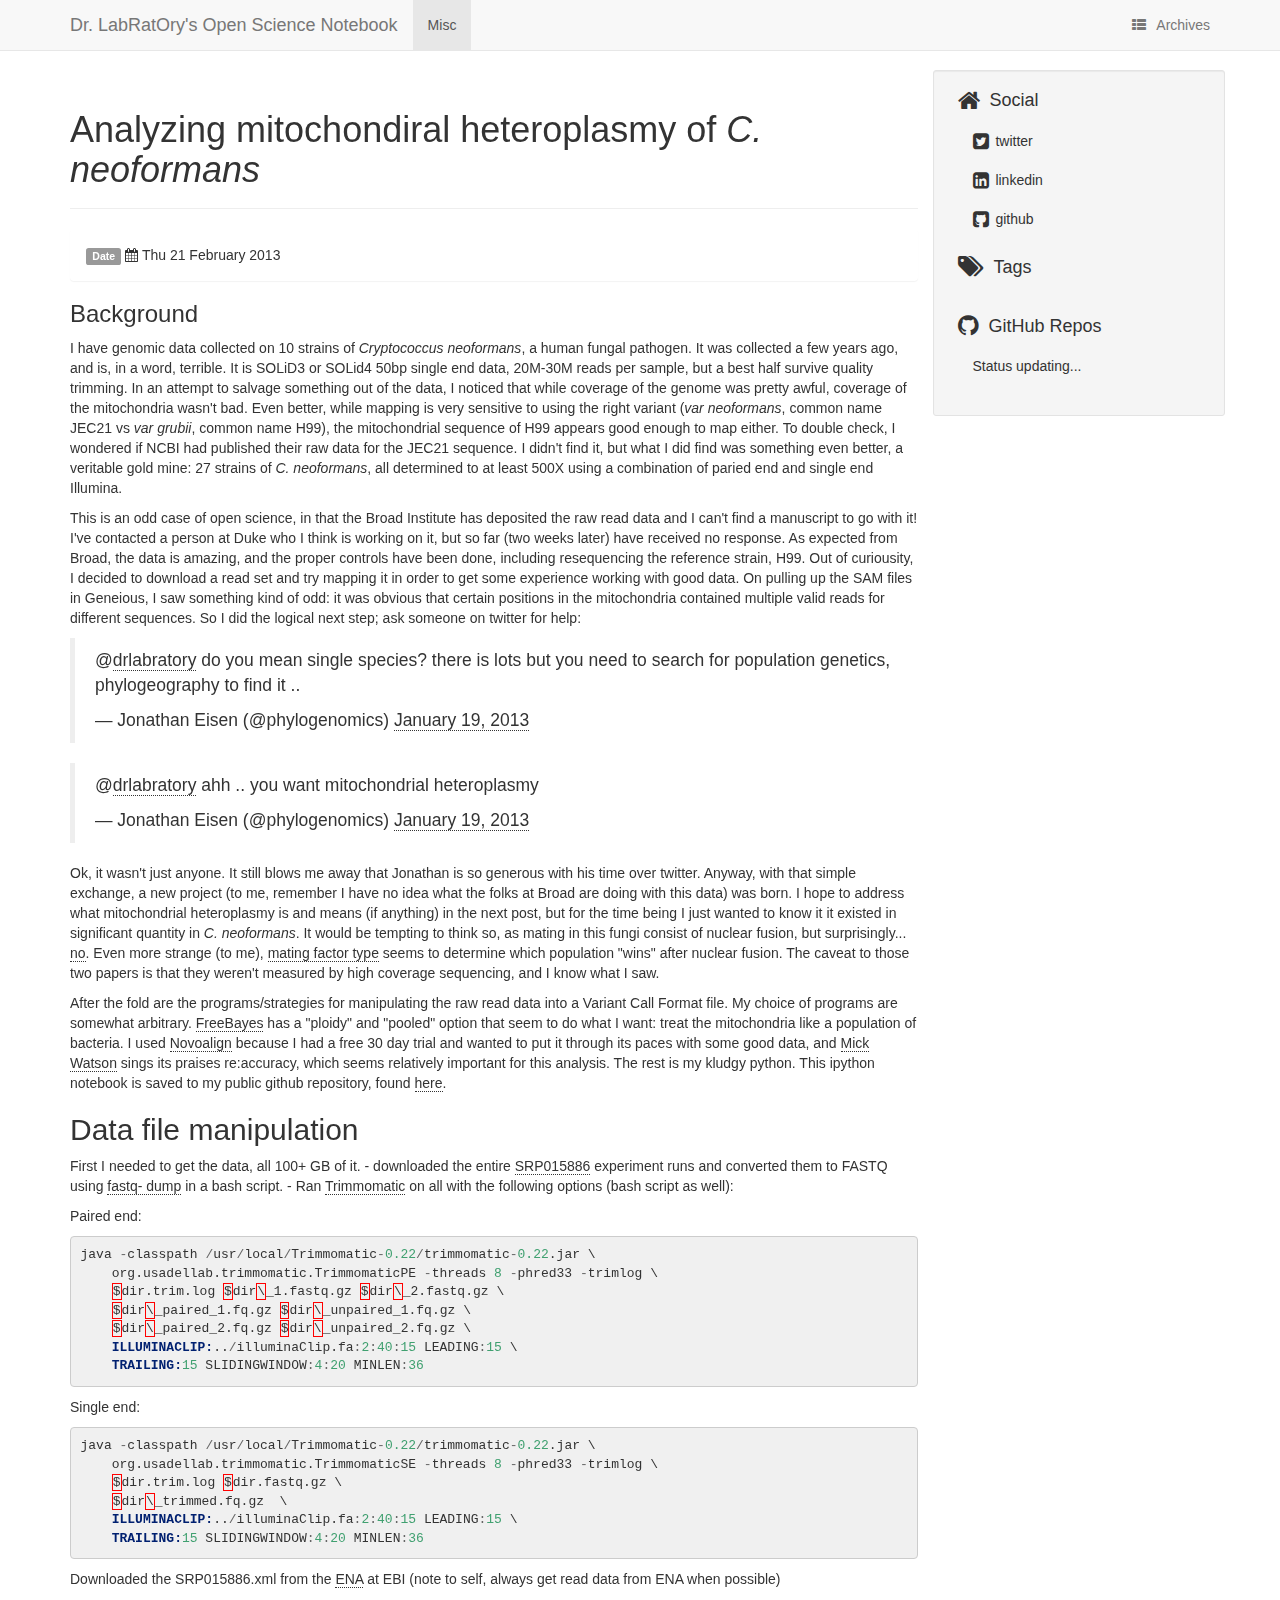
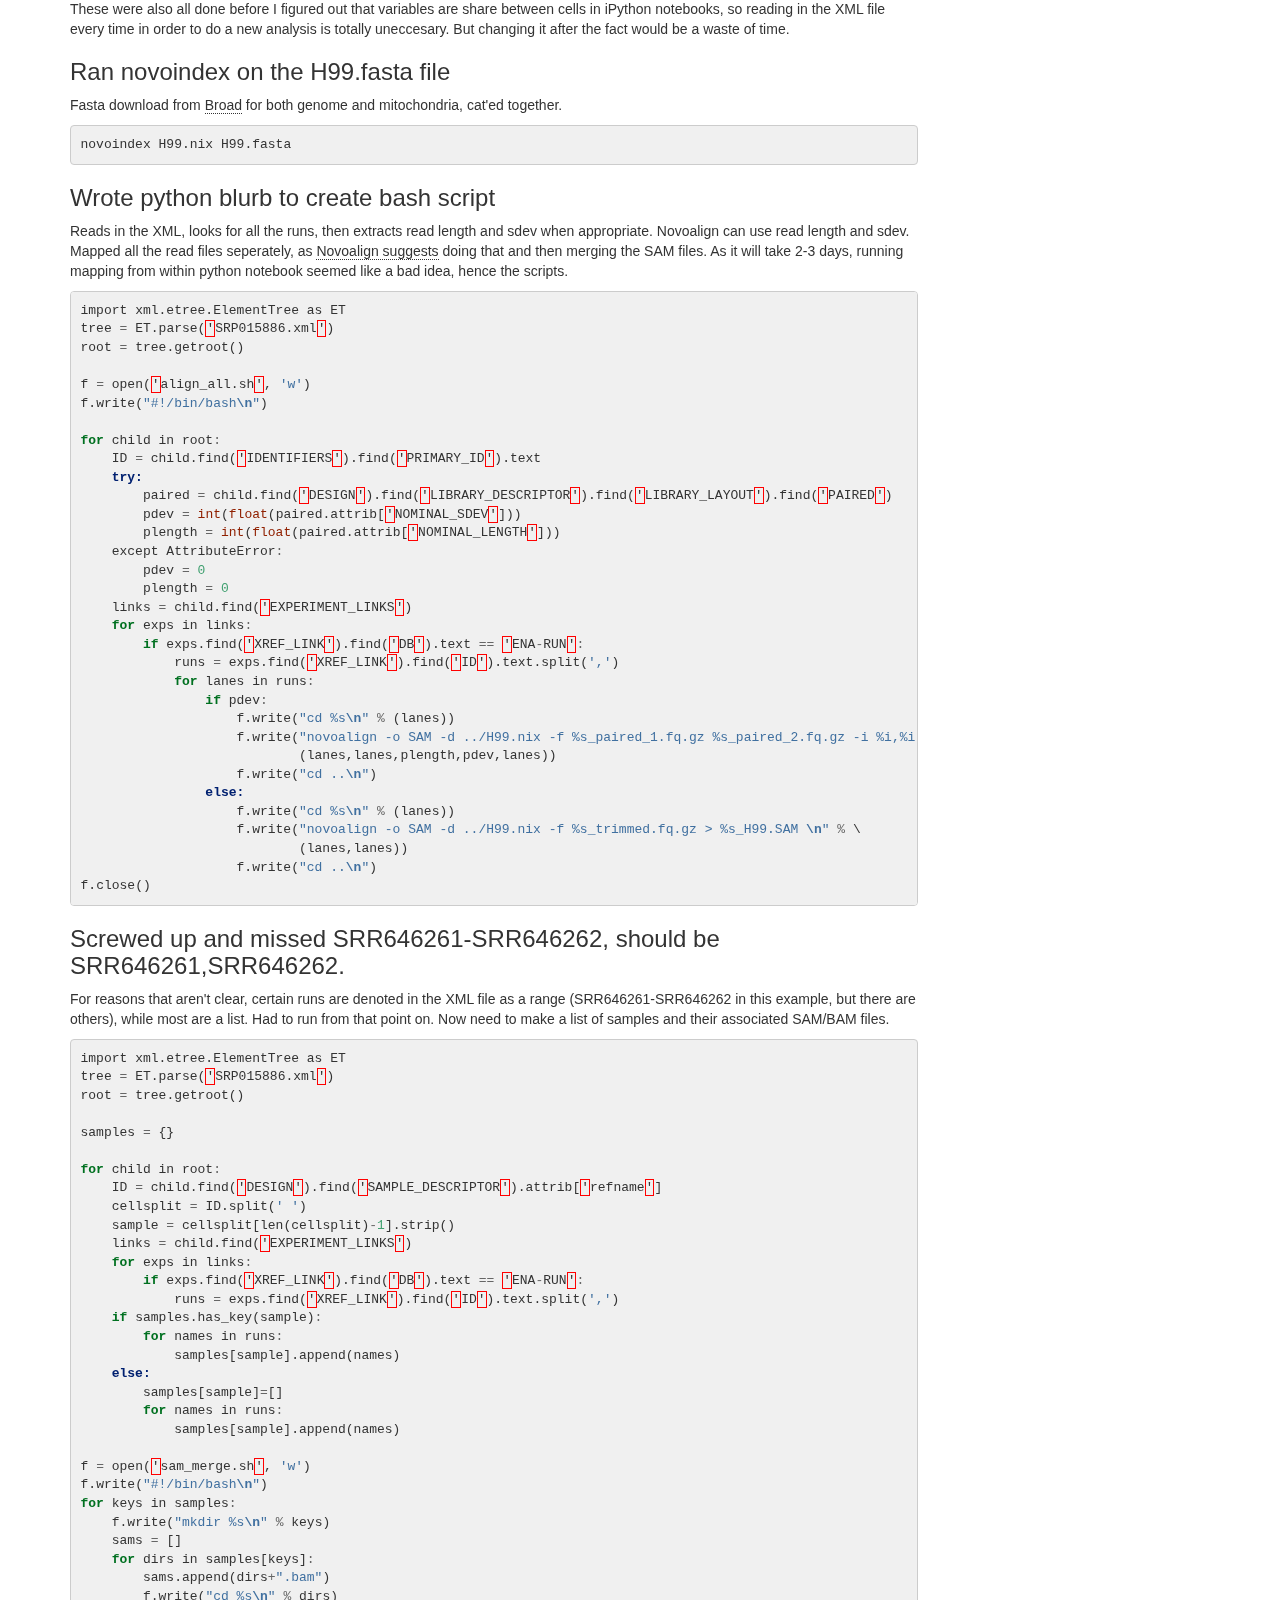
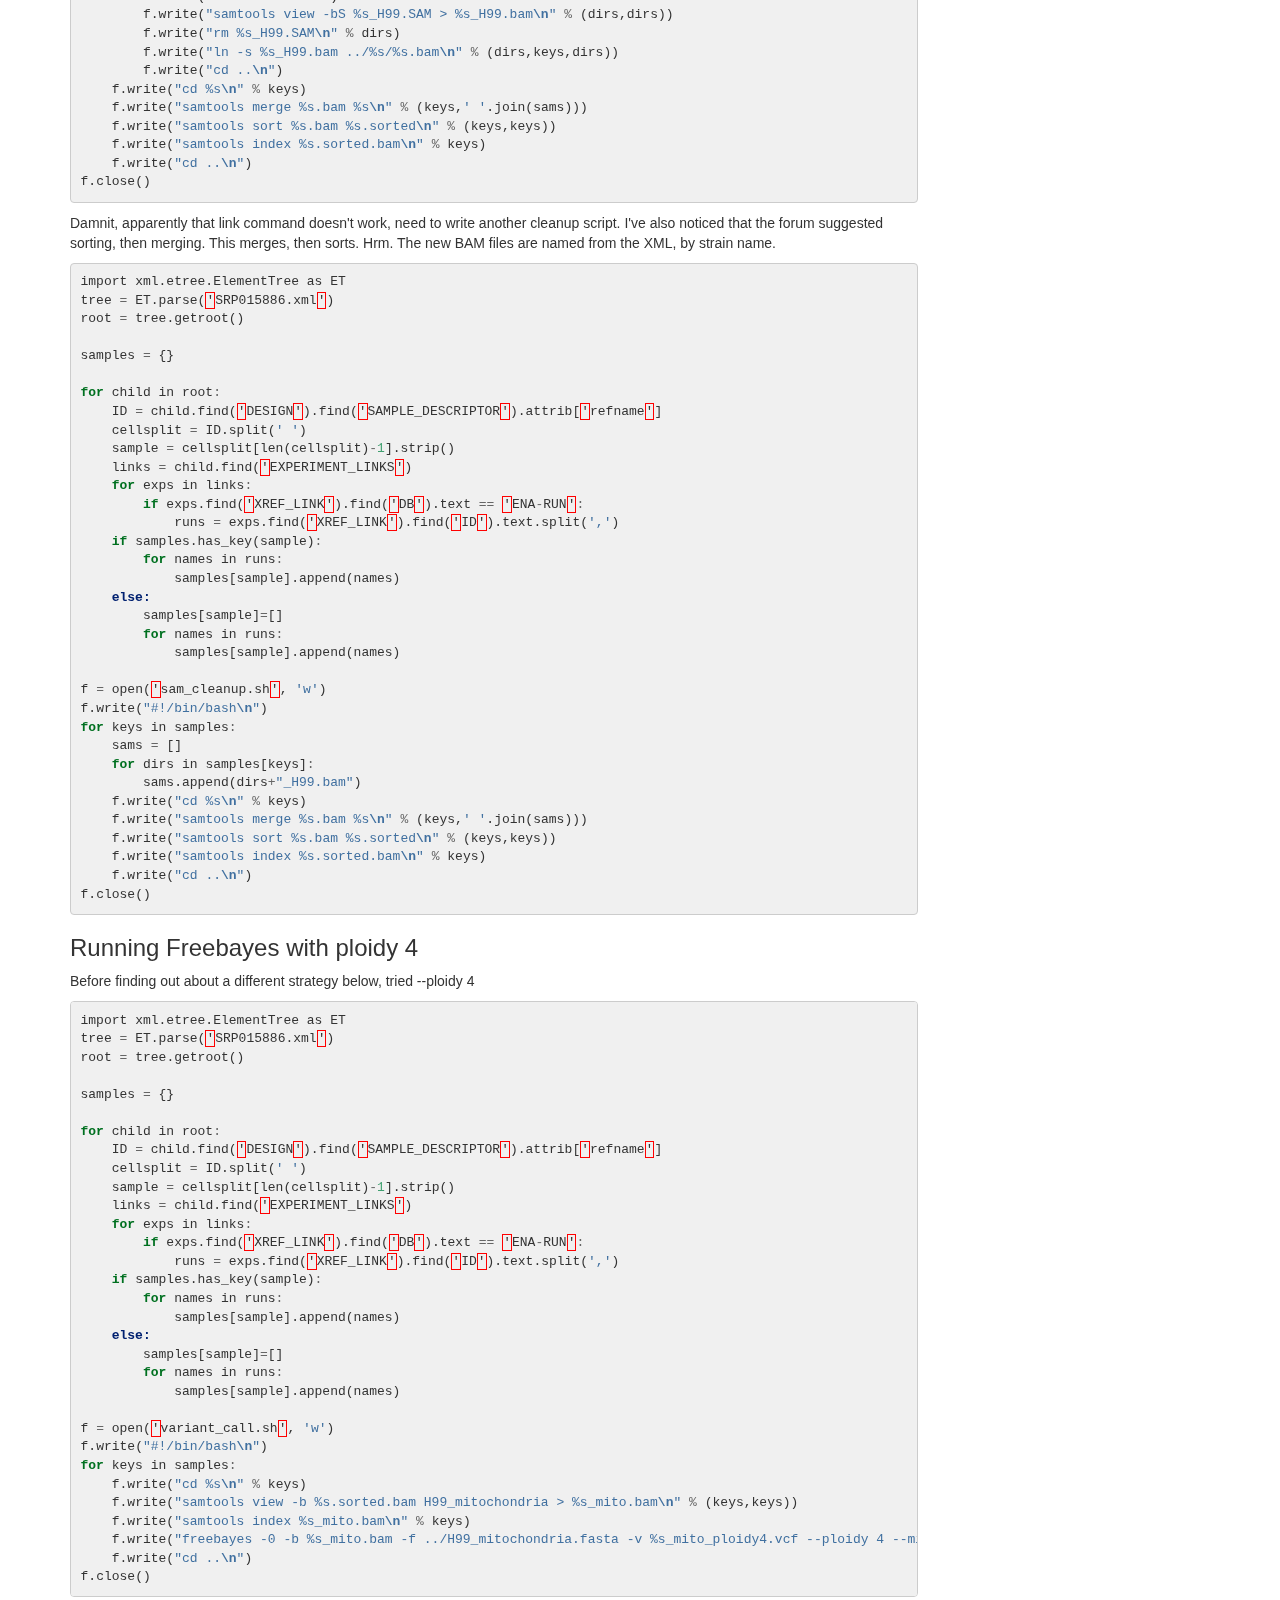
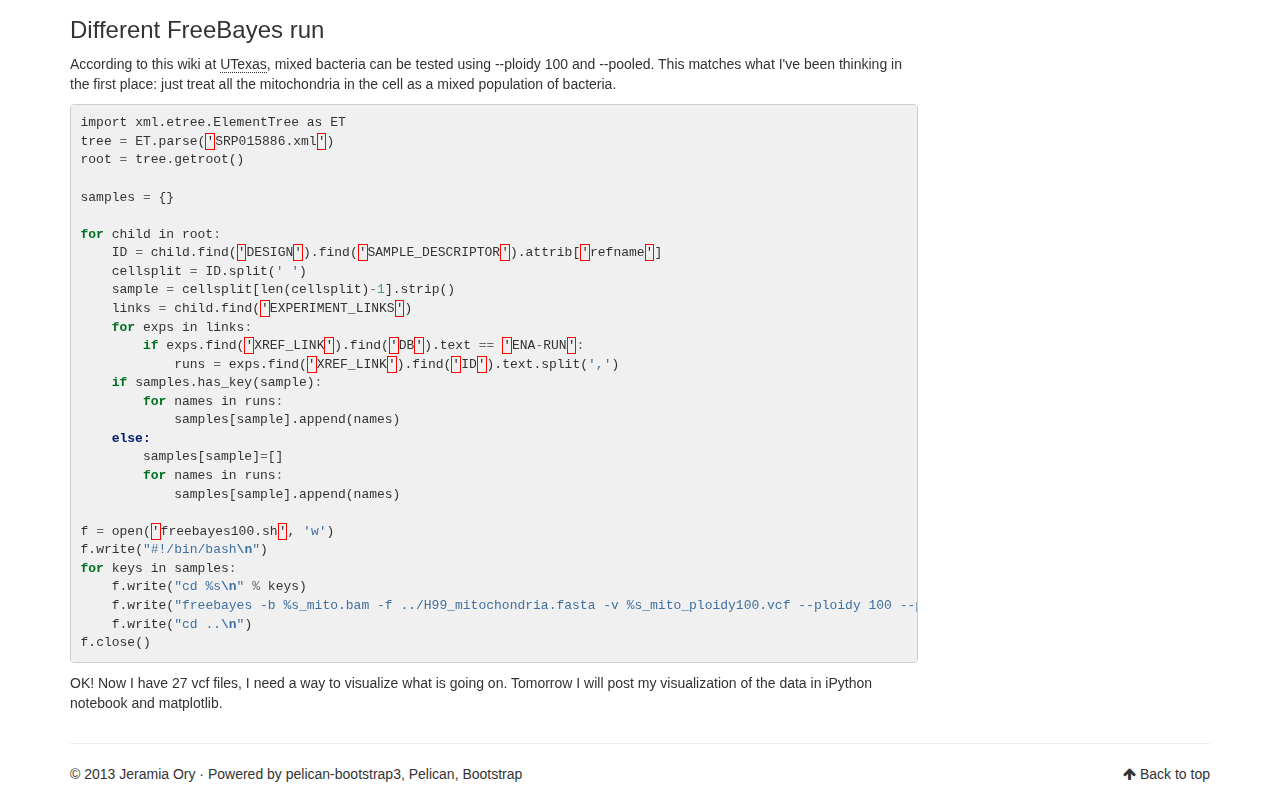
==== commit d7873b27: "resetting theme" ====
--- a/analyzing-mito-hetero-2.html
+++ b/analyzing-mito-hetero-2.html
@@ -22,7 +22,6 @@
 
     <!-- Bootstrap -->
         <link rel="stylesheet" href="http://drlabratory.github.io/theme/css/bootstrap.min.css" type="text/css"/>
-
     <link href="http://drlabratory.github.io/theme/css/font-awesome.min.css" rel="stylesheet">
 
     <link href="http://drlabratory.github.io/theme/css/pygments/friendly.css" rel="stylesheet">
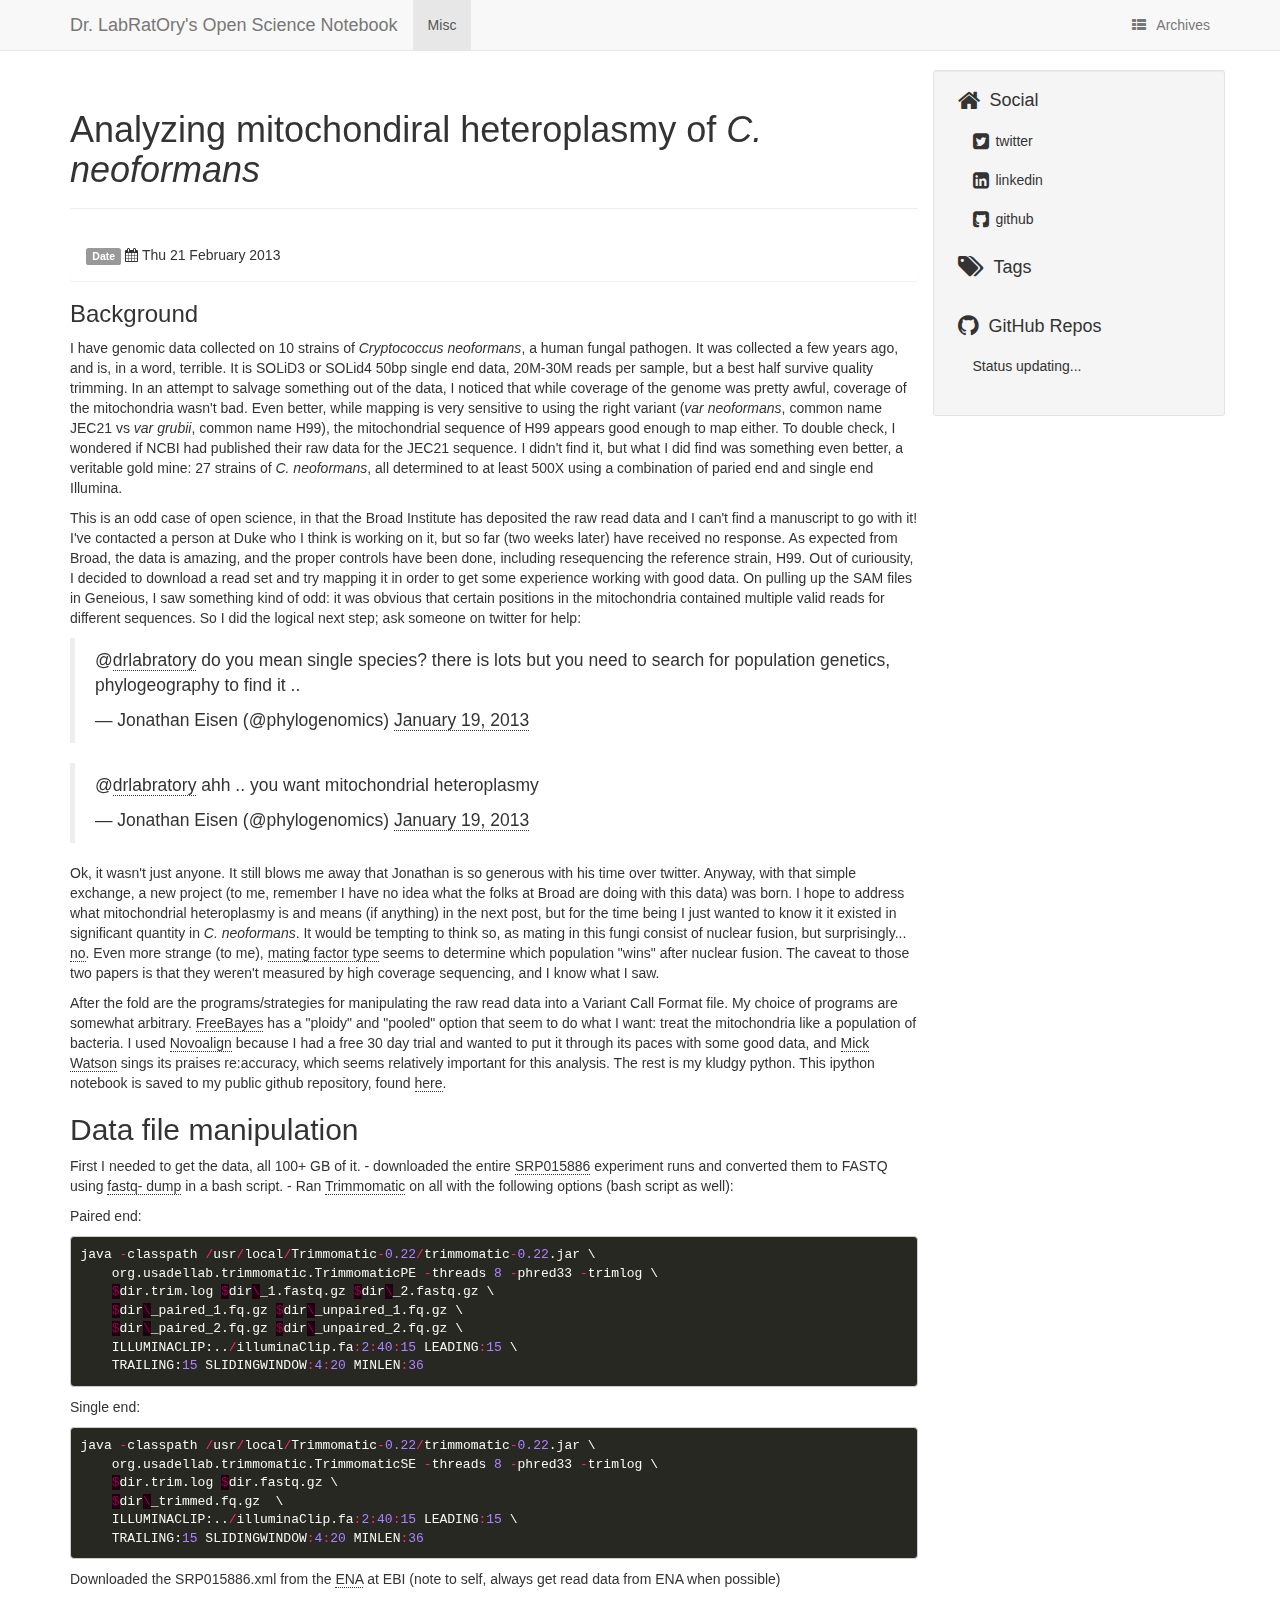
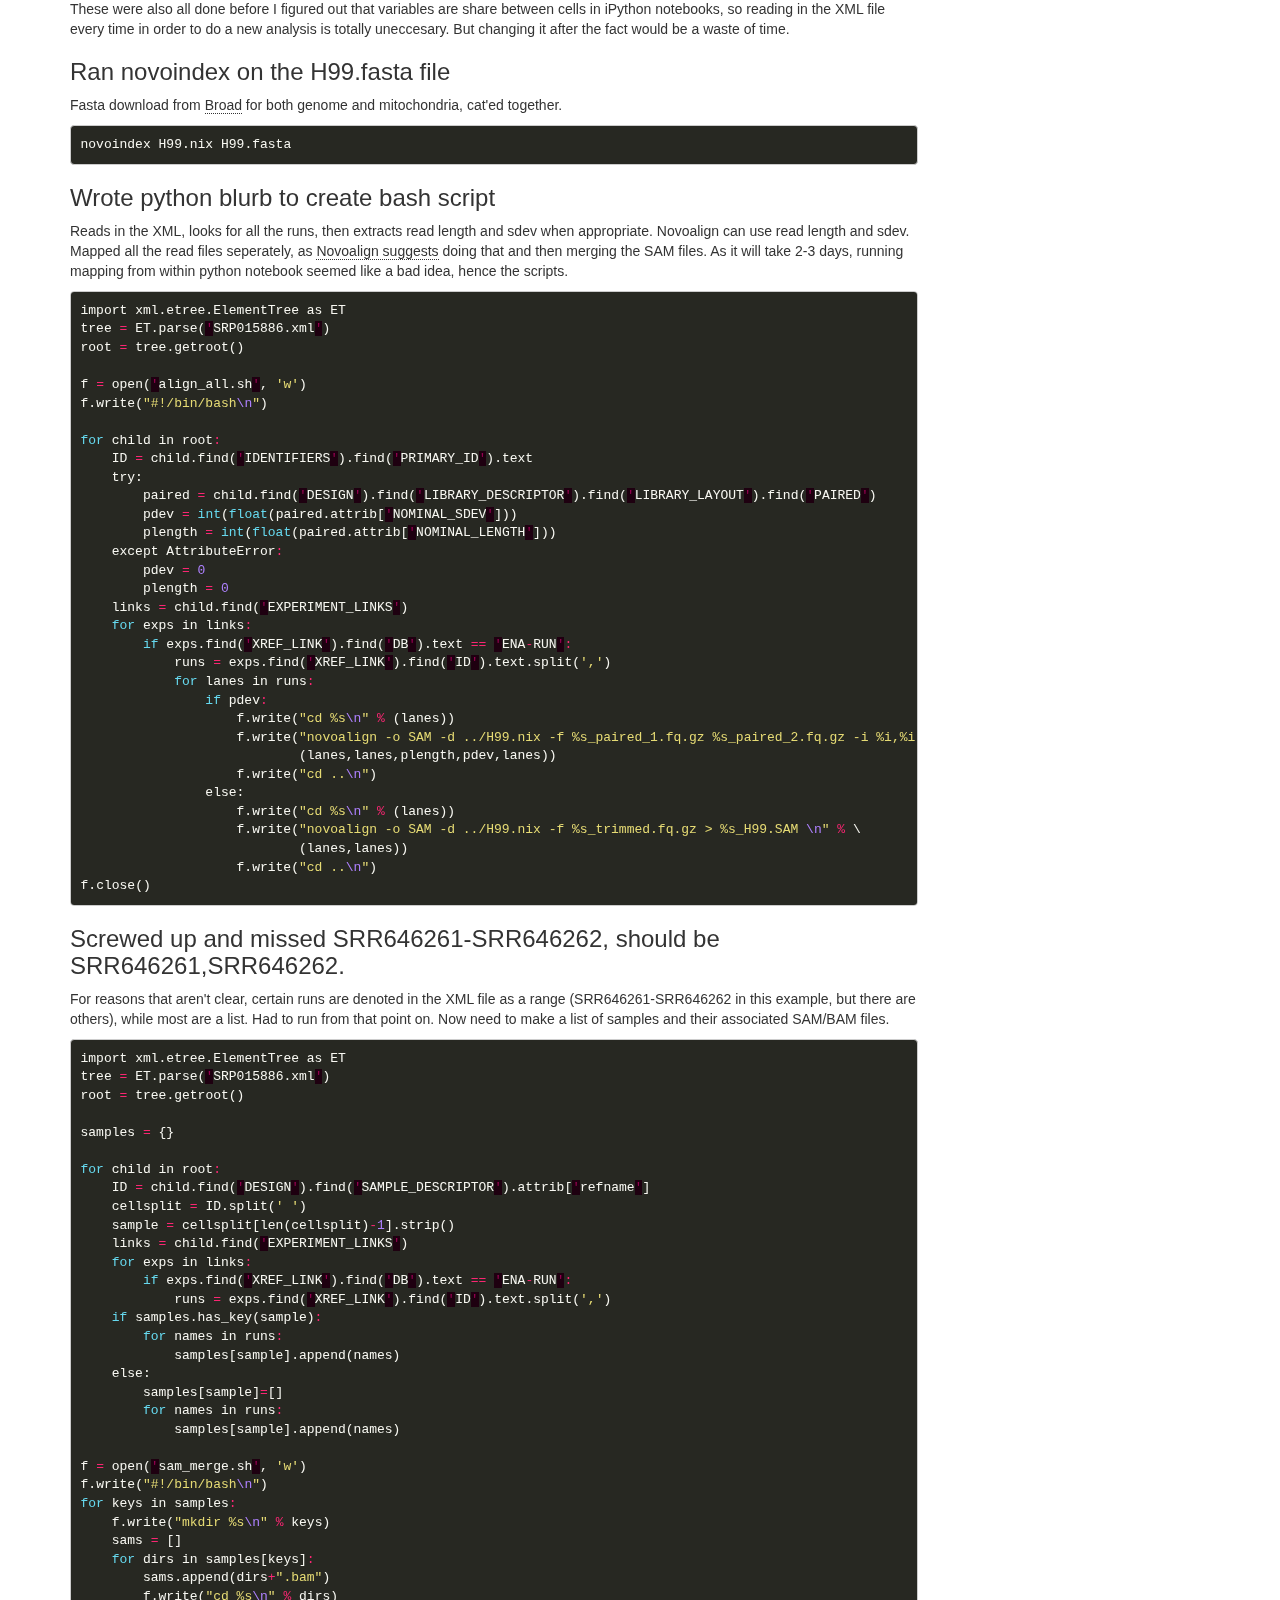
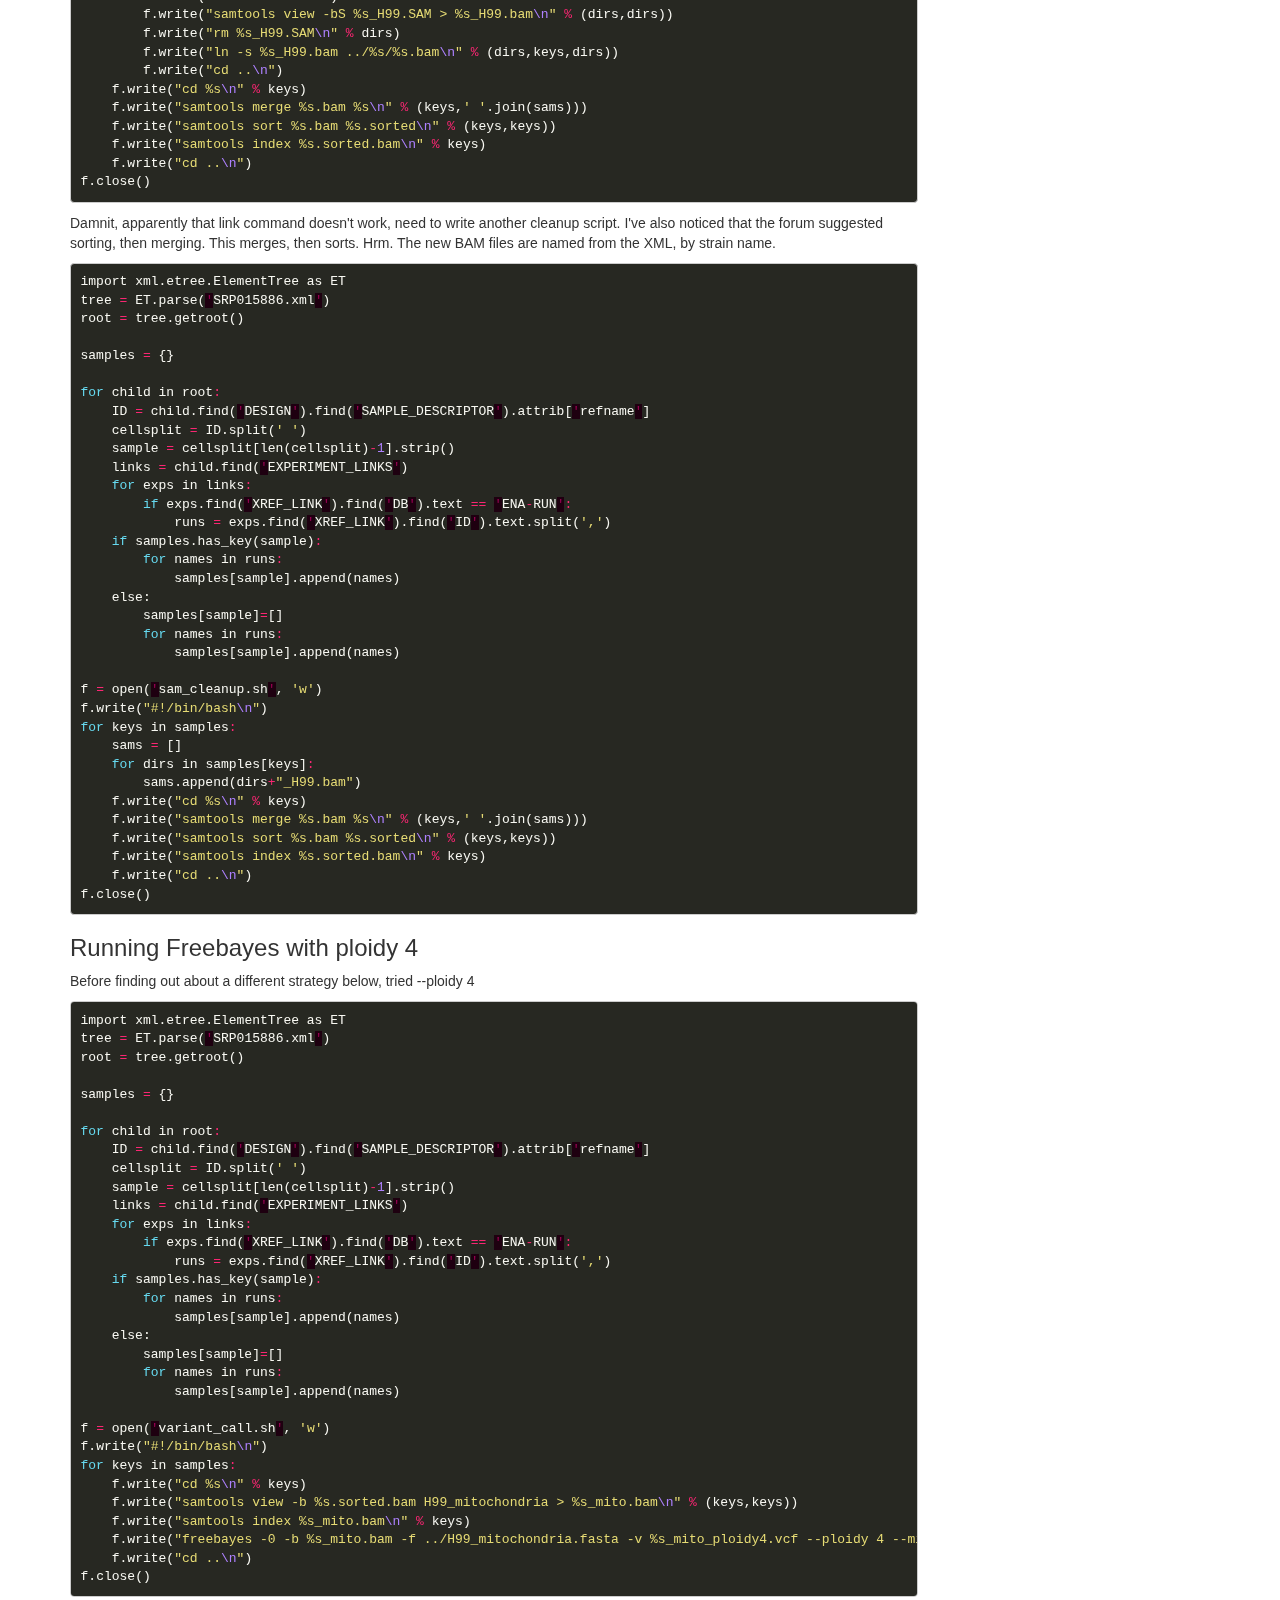
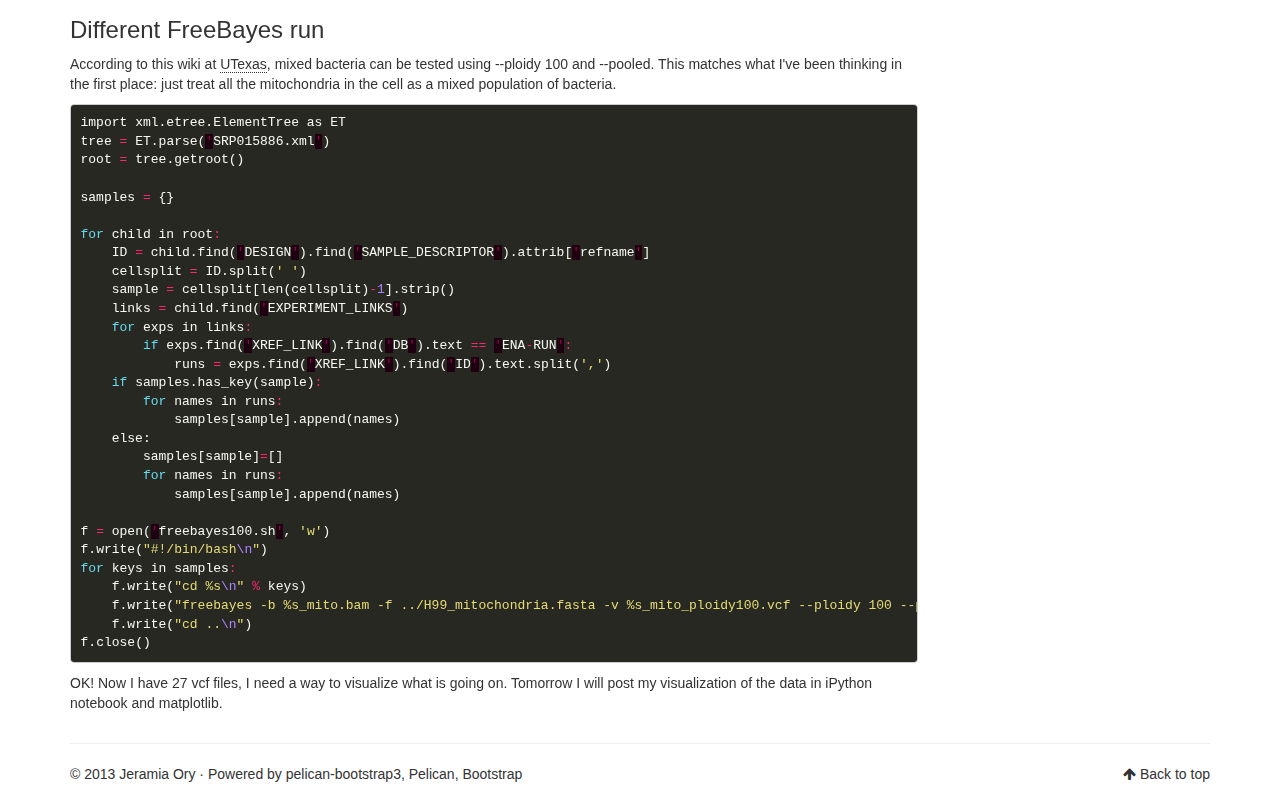
==== commit 2d76f1f9: "css stuf" ====
--- a/analyzing-mito-hetero-2.html
+++ b/analyzing-mito-hetero-2.html
@@ -24,7 +24,7 @@
         <link rel="stylesheet" href="http://drlabratory.github.io/theme/css/bootstrap.min.css" type="text/css"/>
     <link href="http://drlabratory.github.io/theme/css/font-awesome.min.css" rel="stylesheet">
 
-    <link href="http://drlabratory.github.io/theme/css/pygments/friendly.css" rel="stylesheet">
+    <link href="http://drlabratory.github.io/theme/css/pygments/monokai.css" rel="stylesheet">
     <link rel="stylesheet" href="http://drlabratory.github.io/theme/css/style.css" type="text/css"/>
 
 
